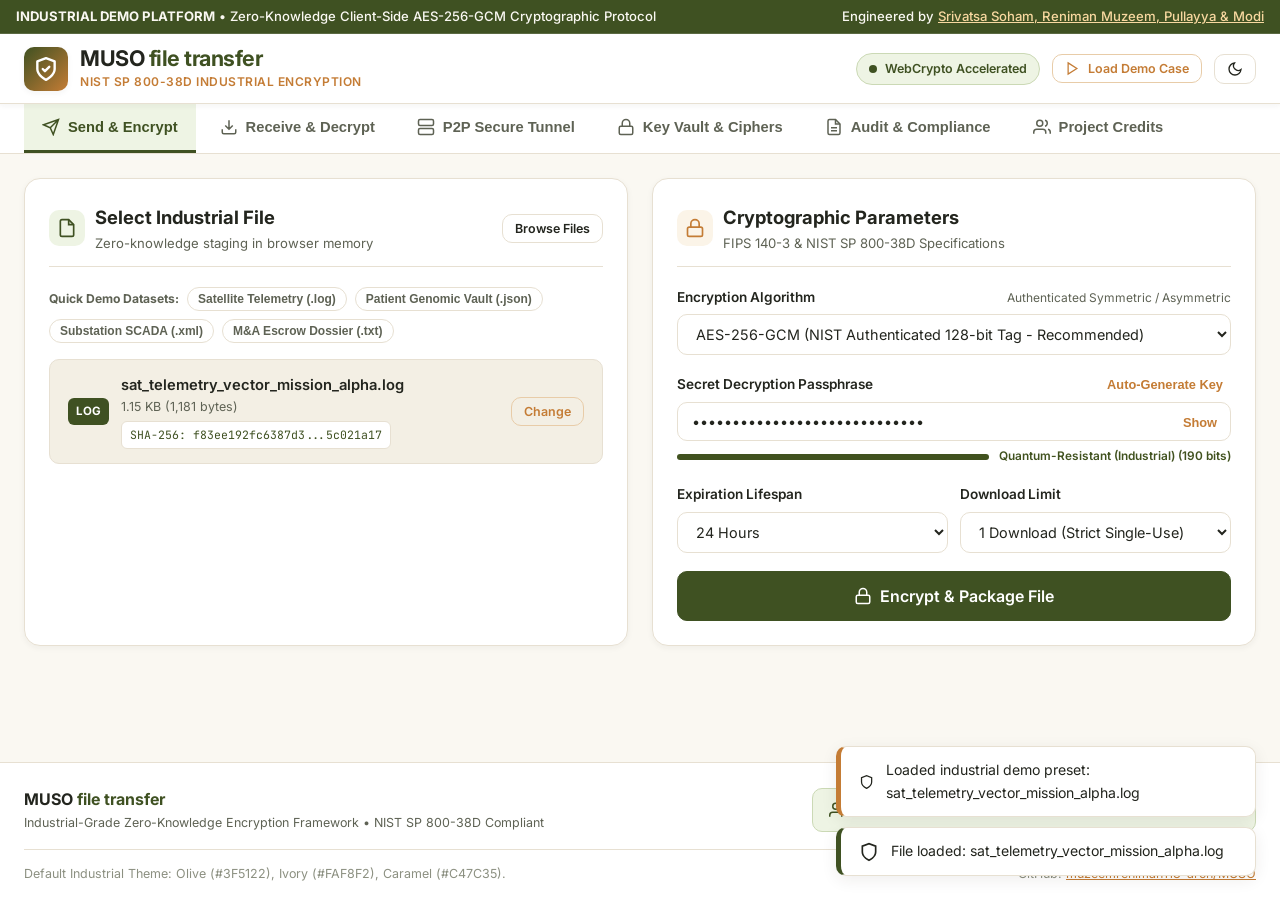
==== index.html @ 5de5555e "Initial release: MUSO file transfer - Industrial Zero-Knowledge Secure File Transfer" ====
<!DOCTYPE html>
<html lang="en" data-theme="light">
<head>
  <meta charset="UTF-8">
  <meta name="viewport" content="width=device-width, initial-scale=1.0">
  <title>MUSO file transfer | Industrial Secure File Transfer</title>
  <meta name="description" content="Industrial-grade Zero-Knowledge Secure File Transfer using WebCrypto AES-256-GCM and RSA-OAEP Encryption. Engineered by Srivatsa Soham, Reniman Muzeem, Pullayya, and Modi.">
  <link rel="stylesheet" href="css/styles.css">
  <link rel="preconnect" href="https://fonts.googleapis.com">
  <link rel="preconnect" href="https://fonts.gstatic.com" crossorigin>
  <link href="https://fonts.googleapis.com/css2?family=Inter:wght@400;500;600;700;800&family=JetBrains+Mono:wght@400;500;600;700&display=swap" rel="stylesheet">
</head>
<body>

  <!-- Top Notice Bar with Credits Highlight -->
  <div class="top-notice-bar">
    <div>
      <strong>INDUSTRIAL DEMO PLATFORM</strong> &bull; Zero-Knowledge Client-Side AES-256-GCM Cryptographic Protocol
    </div>
    <div>
      Engineered by <span id="noticeCreditsLink" class="notice-credits-link">Srivatsa Soham, Reniman Muzeem, Pullayya &amp; Modi</span>
    </div>
  </div>

  <!-- Header Section -->
  <header class="app-header">
    <div class="header-container">
      <div class="brand-wrapper" id="brandLogoHome">
        <div class="brand-logo-icon">
          <svg viewBox="0 0 24 24" fill="none" stroke="currentColor" stroke-width="2.2" stroke-linecap="round" stroke-linejoin="round">
            <path d="M12 22s8-4 8-10V5l-8-3-8 3v7c0 6 8 10 8 10z"/>
            <polyline points="9 12 11 14 15 10"/>
          </svg>
        </div>
        <div class="brand-meta">
          <h1>MUSO <span>file transfer</span></h1>
          <div class="brand-tagline">NIST SP 800-38D Industrial Encryption</div>
        </div>
      </div>

      <div class="header-actions">
        <div class="hardware-badge">
          <span class="pulse-dot"></span>
          <span>WebCrypto Accelerated</span>
        </div>

        <button class="btn btn-sm btn-outline-caramel" id="btnHeaderDemo">
          <svg width="15" height="15" viewBox="0 0 24 24" fill="none" stroke="currentColor" stroke-width="2">
            <polygon points="5 3 19 12 5 21 5 3"/>
          </svg>
          <span>Load Demo Case</span>
        </button>

        <button class="btn btn-sm btn-outline" id="btnThemeToggle" title="Toggle Theme" aria-label="Toggle Theme">
          <svg width="16" height="16" viewBox="0 0 24 24" fill="none" stroke="currentColor" stroke-width="2">
            <path d="M21 12.79A9 9 0 1 1 11.21 3 7 7 0 0 0 21 12.79z"/>
          </svg>
        </button>
      </div>
    </div>
  </header>

  <!-- App Navigation Tabs -->
  <nav class="app-navigation" aria-label="Main Navigation">
    <div class="nav-container">
      <button class="nav-tab-btn active" data-tab="send">
        <svg viewBox="0 0 24 24" fill="none" stroke="currentColor" stroke-width="2">
          <path d="M22 2L11 13M22 2l-7 20-4-9-9-4 20-7z"/>
        </svg>
        <span>Send &amp; Encrypt</span>
      </button>

      <button class="nav-tab-btn" data-tab="receive">
        <svg viewBox="0 0 24 24" fill="none" stroke="currentColor" stroke-width="2">
          <path d="M21 15v4a2 2 0 0 1-2 2H5a2 2 0 0 1-2-2v-4M7 10l5 5 5-5M12 15V3"/>
        </svg>
        <span>Receive &amp; Decrypt</span>
      </button>

      <button class="nav-tab-btn" data-tab="p2p">
        <svg viewBox="0 0 24 24" fill="none" stroke="currentColor" stroke-width="2">
          <rect x="2" y="2" width="20" height="8" rx="2" ry="2"/>
          <rect x="2" y="14" width="20" height="8" rx="2" ry="2"/>
          <line x1="6" y1="6" x2="6.01" y2="6"/>
          <line x1="6" y1="18" x2="6.01" y2="18"/>
        </svg>
        <span>P2P Secure Tunnel</span>
      </button>

      <button class="nav-tab-btn" data-tab="vault">
        <svg viewBox="0 0 24 24" fill="none" stroke="currentColor" stroke-width="2">
          <rect x="3" y="11" width="18" height="11" rx="2" ry="2"/>
          <path d="M7 11V7a5 5 0 0 1 10 0v4"/>
        </svg>
        <span>Key Vault &amp; Ciphers</span>
      </button>

      <button class="nav-tab-btn" data-tab="audit">
        <svg viewBox="0 0 24 24" fill="none" stroke="currentColor" stroke-width="2">
          <path d="M14 2H6a2 2 0 0 0-2 2v16a2 2 0 0 0 2 2h12a2 2 0 0 0 2-2V8z"/>
          <polyline points="14 2 14 8 20 8"/>
          <line x1="16" y1="13" x2="8" y2="13"/>
          <line x1="16" y1="17" x2="8" y2="17"/>
        </svg>
        <span>Audit &amp; Compliance</span>
      </button>

      <button class="nav-tab-btn" data-tab="credits">
        <svg viewBox="0 0 24 24" fill="none" stroke="currentColor" stroke-width="2">
          <path d="M17 21v-2a4 4 0 0 0-4-4H5a4 4 0 0 0-4 4v2"/>
          <circle cx="9" cy="7" r="4"/>
          <path d="M23 21v-2a4 4 0 0 0-3-3.87M16 3.13a4 4 0 0 1 0 7.75"/>
        </svg>
        <span>Project Credits</span>
      </button>
    </div>
  </nav>

  <!-- Main Content Area -->
  <main class="app-main">

    <!-- ====================================================================
         TAB 1: SEND & ENCRYPT ROOM
         ==================================================================== -->
    <section class="tab-pane active" id="tabPane-send">
      <div class="grid-2col">
        
        <!-- Left Column: File Staging -->
        <div class="muso-card">
          <div class="card-header">
            <div class="card-title-group">
              <div class="card-icon">
                <svg width="20" height="20" viewBox="0 0 24 24" fill="none" stroke="currentColor" stroke-width="2">
                  <path d="M14 2H6a2 2 0 0 0-2 2v16a2 2 0 0 0 2 2h12a2 2 0 0 0 2-2V8z"/>
                  <polyline points="14 2 14 8 20 8"/>
                </svg>
              </div>
              <div>
                <h2 class="card-title">Select Industrial File</h2>
                <div class="card-subtitle">Zero-knowledge staging in browser memory</div>
              </div>
            </div>
            <button class="btn btn-sm btn-outline" id="btnBrowseSendFile">Browse Files</button>
          </div>

          <!-- Hidden File Input -->
          <input type="file" id="sendFileInput" style="display: none;">

          <!-- Dropzone -->
          <div class="dropzone" id="sendDropzone">
            <div class="dropzone-icon">
              <svg width="44" height="44" viewBox="0 0 24 24" fill="none" stroke="currentColor" stroke-width="1.8">
                <path d="M21 15v4a2 2 0 0 1-2 2H5a2 2 0 0 1-2-2v-4M17 8l-5-5-5 5M12 3v12"/>
              </svg>
            </div>
            <div class="dropzone-text">Drag &amp; Drop confidential files here</div>
            <div class="dropzone-sub">Supports any file format (PDF, CAD, Logs, JSON, Binaries) up to 2GB</div>
          </div>

          <!-- Quick Industrial Presets -->
          <div class="preset-chips-wrap">
            <span style="font-size: 0.76rem; font-weight: 700; color: var(--text-muted);">Quick Demo Datasets:</span>
            <button class="preset-chip" data-preset="aerospace">Satellite Telemetry (.log)</button>
            <button class="preset-chip" data-preset="healthcare">Patient Genomic Vault (.json)</button>
            <button class="preset-chip" data-preset="energy">Substation SCADA (.xml)</button>
            <button class="preset-chip" data-preset="finance">M&amp;A Escrow Dossier (.txt)</button>
          </div>

          <!-- File Inspector Card (Appears when file selected) -->
          <div class="file-inspection-card" id="sendFileInspector" style="display: none;">
            <div class="file-spec-meta">
              <span class="file-type-badge" id="sendFileTypeBadge">LOG</span>
              <div>
                <div class="file-name-text" id="sendFileName">filename.ext</div>
                <div class="file-size-text" id="sendFileSize">0.00 KB</div>
                <div style="margin-top: 4px;">
                  <span class="hash-pill" id="sendFilePreHash">SHA-256: computing...</span>
                </div>
              </div>
            </div>
            <button class="btn btn-sm btn-outline-caramel" id="btnClearSendFile">Change</button>
          </div>
        </div>

        <!-- Right Column: Cryptographic Parameters & Packaging -->
        <div class="muso-card">
          <div class="card-header">
            <div class="card-title-group">
              <div class="card-icon caramel">
                <svg width="20" height="20" viewBox="0 0 24 24" fill="none" stroke="currentColor" stroke-width="2">
                  <rect x="3" y="11" width="18" height="11" rx="2" ry="2"/>
                  <path d="M7 11V7a5 5 0 0 1 10 0v4"/>
                </svg>
              </div>
              <div>
                <h2 class="card-title">Cryptographic Parameters</h2>
                <div class="card-subtitle">FIPS 140-3 &amp; NIST SP 800-38D Specifications</div>
              </div>
            </div>
          </div>

          <div class="form-group">
            <label class="form-label" for="cipherSelect">
              <span>Encryption Algorithm</span>
              <span class="form-hint">Authenticated Symmetric / Asymmetric</span>
            </label>
            <select class="form-select" id="cipherSelect">
              <option value="AES-256-GCM" selected>AES-256-GCM (NIST Authenticated 128-bit Tag - Recommended)</option>
              <option value="RSA-OAEP">RSA-OAEP 2048-bit Hybrid + AES-GCM (Public Key Transfer)</option>
            </select>
          </div>

          <div class="form-group" id="rsaKeyGroup" style="display: none;">
            <label class="form-label" for="rsaRecipientPublicKey">
              <span>Recipient RSA Public Key (PEM format)</span>
            </label>
            <textarea class="form-textarea" id="rsaRecipientPublicKey" rows="4" placeholder="-----BEGIN PUBLIC KEY-----&#10;...&#10;-----END PUBLIC KEY-----"></textarea>
          </div>

          <div class="form-group" id="passphraseGroup">
            <label class="form-label" for="sendPassphraseInput">
              <span>Secret Decryption Passphrase</span>
              <button class="input-action-btn" type="button" id="btnGenerateSendKey" style="position: static; transform: none;">Auto-Generate Key</button>
            </label>
            <div class="input-with-action">
              <input type="password" class="form-input" id="sendPassphraseInput" placeholder="Enter or generate secret key...">
              <button type="button" class="input-action-btn" id="btnToggleSendKeyVisibility">Show</button>
            </div>
            <!-- Entropy Indicator -->
            <div class="entropy-bar-wrapper">
              <div class="entropy-track">
                <div class="entropy-fill" id="entropyFill"></div>
              </div>
              <div class="entropy-label" id="entropyLabel">Waiting for key...</div>
            </div>
          </div>

          <div class="grid-2col" style="gap: 12px; margin-bottom: 18px;">
            <div class="form-group" style="margin-bottom: 0;">
              <label class="form-label" for="expirationSelect">Expiration Lifespan</label>
              <select class="form-select" id="expirationSelect">
                <option value="10m">10 Minutes</option>
                <option value="1h">1 Hour</option>
                <option value="24h" selected>24 Hours</option>
                <option value="7d">7 Days</option>
                <option value="burn">Self-Destruct (Burn After 1 Read)</option>
              </select>
            </div>

            <div class="form-group" style="margin-bottom: 0;">
              <label class="form-label" for="maxDownloadsSelect">Download Limit</label>
              <select class="form-select" id="maxDownloadsSelect">
                <option value="1" selected>1 Download (Strict Single-Use)</option>
                <option value="3">3 Downloads</option>
                <option value="10">10 Downloads</option>
                <option value="999">Unlimited Downloads</option>
              </select>
            </div>
          </div>

          <!-- Encrypt Trigger Button -->
          <button class="btn btn-lg btn-olive" id="btnEncryptPayload" style="width: 100%;">
            <svg width="18" height="18" viewBox="0 0 24 24" fill="none" stroke="currentColor" stroke-width="2">
              <rect x="3" y="11" width="18" height="11" rx="2" ry="2"/>
              <path d="M7 11V7a5 5 0 0 1 10 0v4"/>
            </svg>
            <span>Encrypt &amp; Package File</span>
          </button>

          <!-- Progress Bar during encryption -->
          <div id="encryptProgressWrapper" style="display: none; margin-top: 14px;">
            <div class="entropy-track" style="height: 8px;">
              <div class="entropy-fill" id="encryptProgressBar" style="width: 0%; background: var(--olive-primary);"></div>
            </div>
            <div style="font-size: 0.78rem; color: var(--text-muted); text-align: center; margin-top: 4px;">Executing WebCrypto AES-GCM Subsystem...</div>
          </div>

        </div>

      </div>

      <!-- Post Encryption Result Box (Appears when encryption succeeds) -->
      <div class="result-box" id="sendResultBox" style="display: none;">
        <div class="result-header">
          <svg width="24" height="24" viewBox="0 0 24 24" fill="none" stroke="currentColor" stroke-width="2">
            <path d="M22 11.08V12a10 10 0 1 1-5.93-9.14"/>
            <polyline points="22 4 12 14.01 9 11.01"/>
          </svg>
          <span style="font-size: 1.15rem;">File Successfully Encrypted &amp; Packaged into .MUSO Container</span>
        </div>

        <div class="telemetry-row">
          <div class="telemetry-stat">
            <div class="stat-label">Payload Size</div>
            <div class="stat-value" id="statEncSize">0 KB</div>
          </div>
          <div class="telemetry-stat">
            <div class="stat-label">Encryption Latency</div>
            <div class="stat-value" id="statEncDuration">0 ms</div>
          </div>
          <div class="telemetry-stat">
            <div class="stat-label">Hardware Throughput</div>
            <div class="stat-value" id="statEncSpeed">0 Mbps</div>
          </div>
          <div class="telemetry-stat">
            <div class="stat-label">Pre-Hash SHA-256</div>
            <div class="stat-value" id="statEncHash" style="font-size: 0.85rem;">...</div>
          </div>
        </div>

        <div style="display: flex; flex-wrap: wrap; gap: 10px; margin-top: 14px;">
          <button class="btn btn-olive" id="btnDownloadMusoContainer">
            <svg width="16" height="16" viewBox="0 0 24 24" fill="none" stroke="currentColor" stroke-width="2">
              <path d="M21 15v4a2 2 0 0 1-2 2H5a2 2 0 0 1-2-2v-4M7 10l5 5 5-5M12 15V3"/>
            </svg>
            <span>Download .muso Container</span>
          </button>

          <button class="btn btn-caramel" id="btnCopySendKey">
            <svg width="16" height="16" viewBox="0 0 24 24" fill="none" stroke="currentColor" stroke-width="2">
              <rect x="9" y="9" width="13" height="13" rx="2" ry="2"/>
              <path d="M5 15H4a2 2 0 0 1-2-2V4a2 2 0 0 1 2-2h9a2 2 0 0 1 2 2v1"/>
            </svg>
            <span>Copy Passphrase</span>
          </button>

          <button class="btn btn-outline-olive" id="btnCopyTransferLink">
            <svg width="16" height="16" viewBox="0 0 24 24" fill="none" stroke="currentColor" stroke-width="2">
              <path d="M10 13a5 5 0 0 0 7.54.54l3-3a5 5 0 0 0-7.07-7.07l-1.72 1.71"/>
              <path d="M14 11a5 5 0 0 0-7.54-.54l-3 3a5 5 0 0 0 7.07 7.07l1.71-1.71"/>
            </svg>
            <span>Copy Transfer Link</span>
          </button>

          <button class="btn btn-outline" id="btnViewSendQr">
            <svg width="16" height="16" viewBox="0 0 24 24" fill="none" stroke="currentColor" stroke-width="2">
              <rect x="3" y="3" width="7" height="7"/>
              <rect x="14" y="3" width="7" height="7"/>
              <rect x="14" y="14" width="7" height="7"/>
              <rect x="3" y="14" width="7" height="7"/>
            </svg>
            <span>View Transfer QR</span>
          </button>

          <button class="btn btn-outline-caramel" id="btnSendToP2p">
            <svg width="16" height="16" viewBox="0 0 24 24" fill="none" stroke="currentColor" stroke-width="2">
              <polygon points="5 3 19 12 5 21 5 3"/>
            </svg>
            <span>Dispatch to P2P Tunnel</span>
          </button>

          <button class="btn btn-outline" id="btnResetSend" style="margin-left: auto;">
            <span>New Transfer</span>
          </button>
        </div>
      </div>
    </section>

    <!-- ====================================================================
         TAB 2: RECEIVE & DECRYPT ROOM
         ==================================================================== -->
    <section class="tab-pane" id="tabPane-receive">
      <div class="grid-2col">
        
        <!-- Left: Upload or Paste Container -->
        <div class="muso-card">
          <div class="card-header">
            <div class="card-title-group">
              <div class="card-icon">
                <svg width="20" height="20" viewBox="0 0 24 24" fill="none" stroke="currentColor" stroke-width="2">
                  <path d="M21 15v4a2 2 0 0 1-2 2H5a2 2 0 0 1-2-2v-4M7 10l5 5 5-5M12 15V3"/>
                </svg>
              </div>
              <div>
                <h2 class="card-title">Load Encrypted .MUSO Container</h2>
                <div class="card-subtitle">Zero-knowledge in-browser ingestion</div>
              </div>
            </div>
            <button class="btn btn-sm btn-outline" id="btnBrowseReceiveFile">Open .muso File</button>
          </div>

          <input type="file" id="receiveFileInput" accept=".muso,.json,.txt" style="display: none;">

          <div class="dropzone" id="receiveDropzone" style="padding: 24px;">
            <div class="dropzone-icon">
              <svg width="36" height="36" viewBox="0 0 24 24" fill="none" stroke="currentColor" stroke-width="1.8">
                <path d="M14 2H6a2 2 0 0 0-2 2v16a2 2 0 0 0 2 2h12a2 2 0 0 0 2-2V8z"/>
                <polyline points="14 2 14 8 20 8"/>
                <line x1="12" y1="18" x2="12" y2="12"/>
                <line x1="9" y1="15" x2="15" y2="15"/>
              </svg>
            </div>
            <div class="dropzone-text">Drop .muso container file here</div>
            <div class="dropzone-sub">Or paste raw container JSON payload below</div>
          </div>

          <div class="form-group" style="margin-top: 14px;">
            <div class="form-label">
              <span>Container JSON / Cipher Payload</span>
              <button class="input-action-btn" type="button" id="btnPasteClipboard" style="position: static; transform: none;">Paste from Clipboard</button>
            </div>
            <textarea class="form-textarea" id="receivePayloadText" rows="6" placeholder="Paste full .muso JSON payload or drop container file here..."></textarea>
          </div>
        </div>

        <!-- Right: Decryption Key & Security Verification -->
        <div class="muso-card">
          <div class="card-header">
            <div class="card-title-group">
              <div class="card-icon caramel">
                <svg width="20" height="20" viewBox="0 0 24 24" fill="none" stroke="currentColor" stroke-width="2">
                  <rect x="3" y="11" width="18" height="11" rx="2" ry="2"/>
                  <path d="M7 11V7a5 5 0 0 1 9.9-1"/>
                </svg>
              </div>
              <div>
                <h2 class="card-title">Decrypt &amp; Verify Integrity</h2>
                <div class="card-subtitle">Zero-Knowledge cryptographic authentication</div>
              </div>
            </div>
          </div>

          <!-- Metadata card (Appears when container is parsed) -->
          <div class="muso-card" id="containerMetaCard" style="display: none; background: var(--bg-subtle); border-color: var(--olive-border); padding: 14px; margin-bottom: 16px;">
            <div style="display: flex; justify-content: space-between; align-items: center; margin-bottom: 8px;">
              <span class="file-type-badge" id="containerCipherBadge">AES-256-GCM</span>
              <span id="containerExpBadge" style="font-size: 0.75rem; font-weight: 700; color: var(--caramel-primary);">Standard Transfer</span>
            </div>
            <div style="font-size: 0.95rem; font-weight: 700; color: var(--text-main);" id="containerFileName">payload.bin</div>
            <div style="font-size: 0.78rem; color: var(--text-muted); margin-top: 2px;">
              Original Size: <strong id="containerFileSize">0 KB</strong> &bull; Packaged: <span id="containerTimestamp">...</span>
            </div>
          </div>

          <div class="form-group">
            <label class="form-label" for="receivePassphraseInput">
              <span>Decryption Passphrase / Secret Key</span>
              <span class="form-hint">Required to derive AES key via PBKDF2</span>
            </label>
            <div class="input-with-action">
              <input type="password" class="form-input" id="receivePassphraseInput" placeholder="Enter transfer passphrase...">
              <button type="button" class="input-action-btn" id="btnToggleReceiveKeyVisibility">Show</button>
            </div>
          </div>

          <button class="btn btn-lg btn-olive" id="btnDecryptPayload" style="width: 100%;">
            <svg width="18" height="18" viewBox="0 0 24 24" fill="none" stroke="currentColor" stroke-width="2">
              <rect x="3" y="11" width="18" height="11" rx="2" ry="2"/>
              <path d="M7 11V7a5 5 0 0 1 9.9-1"/>
            </svg>
            <span>Decrypt &amp; Authenticate File</span>
          </button>

          <!-- Decryption Result & Integrity Match -->
          <div class="result-box" id="receiveResultBox" style="display: none;">
            <div class="integrity-banner valid">
              <svg width="22" height="22" viewBox="0 0 24 24" fill="none" stroke="currentColor" stroke-width="2.5">
                <polyline points="20 6 9 17 4 12"/>
              </svg>
              <div>
                <strong>CRYPTOGRAPHIC INTEGRITY VERIFIED (100% GENUINE)</strong>
                <div style="font-size: 0.78rem;">Decrypted file SHA-256 perfectly matches original pre-hash digest. Zero tampering detected.</div>
              </div>
            </div>

            <div style="font-size: 0.78rem; font-family: var(--font-mono); margin-bottom: 12px; word-break: break-all;">
              <div><strong>Pre-Hash:</strong> <span id="integrityHashPre" style="color: var(--olive-primary);"></span></div>
              <div><strong>Post-Hash:</strong> <span id="integrityHashPost" style="color: var(--olive-primary);"></span></div>
            </div>

            <div style="display: flex; gap: 10px; flex-wrap: wrap;">
              <button class="btn btn-olive" id="btnDownloadDecryptedFile">
                <svg width="16" height="16" viewBox="0 0 24 24" fill="none" stroke="currentColor" stroke-width="2">
                  <path d="M21 15v4a2 2 0 0 1-2 2H5a2 2 0 0 1-2-2v-4M7 10l5 5 5-5M12 15V3"/>
                </svg>
                <span>Save Original File (<span id="statDecFileName">file</span>)</span>
              </button>

              <button class="btn btn-caramel" id="btnPreviewDecryptedFile">
                <svg width="16" height="16" viewBox="0 0 24 24" fill="none" stroke="currentColor" stroke-width="2">
                  <path d="M1 12s4-8 11-8 11 8 11 8-4 8-11 8-11-8-11-8z"/>
                  <circle cx="12" cy="12" r="3"/>
                </svg>
                <span>Secure In-Browser Preview</span>
              </button>

              <button class="btn btn-outline" id="btnWipeDecryptedFile" style="margin-left: auto;">
                <span>Wipe from RAM</span>
              </button>
            </div>
          </div>
        </div>

      </div>
    </section>

    <!-- ====================================================================
         TAB 3: P2P SECURE TUNNEL VISUALIZER
         ==================================================================== -->
    <section class="tab-pane" id="tabPane-p2p">
      <div class="muso-card" style="margin-bottom: 24px;">
        <div class="card-header">
          <div class="card-title-group">
            <div class="card-icon">
              <svg width="20" height="20" viewBox="0 0 24 24" fill="none" stroke="currentColor" stroke-width="2">
                <rect x="2" y="2" width="20" height="8" rx="2" ry="2"/>
                <rect x="2" y="14" width="20" height="8" rx="2" ry="2"/>
                <line x1="6" y1="6" x2="6.01" y2="6"/>
                <line x1="6" y1="18" x2="6.01" y2="18"/>
              </svg>
            </div>
            <div>
              <h2 class="card-title">Live Peer-to-Peer Encrypted Data Channel</h2>
              <div class="card-subtitle">Zero-relay broadcast channel with Ephemeral ECDH &amp; AES-GCM tag verification</div>
            </div>
          </div>
          <div style="display: flex; gap: 8px;">
            <button class="btn btn-sm btn-olive" id="btnP2pTransmit">Transmit Sample Packet</button>
            <button class="btn btn-sm btn-outline-caramel" id="btnP2pSimulateTamper">Simulate Tamper Attack (MITM)</button>
            <button class="btn btn-sm btn-outline" id="btnP2pClearLogs">Clear</button>
          </div>
        </div>

        <div class="p2p-terminal-wrap">
          <!-- Client A Terminal -->
          <div class="tunnel-node-card">
            <div class="tunnel-node-header">
              <strong>Node Alpha (Sender)</strong>
              <span class="status-badge success">READY</span>
            </div>
            <div class="terminal-stream" id="p2pTerminalSender">
              <div style="color: #8BC34A;">[P2P CHANNEL ONLINE - BROADCAST READY]</div>
              <div>[CRYPTO] WebCrypto AES-GCM Hardware Core Bound</div>
              <div>[ECDH] Ephemeral Elliptic Curve Key Negotiator Standby</div>
            </div>
          </div>

          <!-- Connecting Node Beam -->
          <div class="tunnel-connector">
            <div style="font-size: 0.75rem; font-weight: 700; color: var(--caramel-primary);">256-BIT TUNNEL</div>
            <div class="tunnel-beam"></div>
            <div style="font-size: 0.72rem; color: var(--text-muted); font-family: var(--font-mono);">ZERO RELAY</div>
          </div>

          <!-- Client B Terminal -->
          <div class="tunnel-node-card">
            <div class="tunnel-node-header">
              <strong>Node Beta (Receiver)</strong>
              <span class="status-badge success">LISTENING</span>
            </div>
            <div class="terminal-stream" id="p2pTerminalReceiver">
              <div style="color: #8BC34A;">[P2P RECEIVER READY - STANDBY FOR INCOMING CHUNKS]</div>
              <div>[SEC] Zero-Knowledge Container Parser Active</div>
              <div>[TAG] GCM 128-bit Tag Verifier Armed</div>
            </div>
          </div>
        </div>

        <div class="file-inspection-card" style="margin-top: 0;">
          <div style="font-size: 0.82rem; color: var(--text-muted);">
            <strong>Demo Tip:</strong> Open MUSO file transfer in a second browser window or tab! The BroadcastChannel will automatically sync encrypted transfers in real-time across both sessions without contacting any external cloud server.
          </div>
        </div>
      </div>
    </section>

    <!-- ====================================================================
         TAB 4: KEY VAULT & CIPHERS STUDIO
         ==================================================================== -->
    <section class="tab-pane" id="tabPane-vault">
      <div class="grid-2col">
        
        <!-- RSA Keypair Generator -->
        <div class="muso-card">
          <div class="card-header">
            <div class="card-title-group">
              <div class="card-icon">
                <svg width="20" height="20" viewBox="0 0 24 24" fill="none" stroke="currentColor" stroke-width="2">
                  <path d="M21 2l-2 2m-7.61 7.61a5.5 5.5 0 1 1-7.778 7.778 5.5 5.5 0 0 1 7.777-7.777zm0 0L15.5 7.5m0 0l3 3L22 7l-3-3m-3.5 3.5L19 4"/>
                </svg>
              </div>
              <div>
                <h2 class="card-title">RSA Keypair Generator</h2>
                <div class="card-subtitle">Asymmetric SPKI / PKCS8 PEM Export</div>
              </div>
            </div>
          </div>

          <div class="form-group">
            <label class="form-label" for="rsaKeySizeSelect">Modulus Bit Length</label>
            <select class="form-select" id="rsaKeySizeSelect">
              <option value="2048" selected>2048-bit (Industrial Standard)</option>
              <option value="4096">4096-bit (Quantum-Resistant Ultra Security)</option>
            </select>
          </div>

          <button class="btn btn-olive" id="btnGenerateRsa" style="width: 100%; margin-bottom: 16px;">Generate RSA Keypair</button>

          <div>
            <div style="display: flex; justify-content: space-between; align-items: center; margin-bottom: 6px;">
              <span style="font-size: 0.78rem; font-weight: 700;">Public Key (SPKI PEM)</span>
              <div>
                <button class="btn btn-sm btn-outline-olive" id="btnCopyRsaPub">Copy</button>
                <button class="btn btn-sm btn-outline" id="btnDownloadRsaPub">.pem</button>
              </div>
            </div>
            <pre class="key-code-block" id="rsaPublicKeyDisplay" style="height: 110px;">Click 'Generate RSA Keypair' to produce 2048/4096-bit keys...</pre>
          </div>

          <div>
            <div style="display: flex; justify-content: space-between; align-items: center; margin-bottom: 6px;">
              <span style="font-size: 0.78rem; font-weight: 700;">Private Key (PKCS8 PEM)</span>
              <div>
                <button class="btn btn-sm btn-outline-caramel" id="btnCopyRsaPriv">Copy</button>
                <button class="btn btn-sm btn-outline" id="btnDownloadRsaPriv">.pem</button>
              </div>
            </div>
            <pre class="key-code-block" id="rsaPrivateKeyDisplay" style="height: 110px;">Private key will be displayed here...</pre>
          </div>
        </div>

        <!-- Symmetric Studio & Hash Calculator -->
        <div class="muso-card">
          <div class="card-header">
            <div class="card-title-group">
              <div class="card-icon caramel">
                <svg width="20" height="20" viewBox="0 0 24 24" fill="none" stroke="currentColor" stroke-width="2">
                  <polyline points="4 17 10 11 4 5"/>
                  <line x1="12" y1="19" x2="20" y2="19"/>
                </svg>
              </div>
              <div>
                <h2 class="card-title">Symmetric Key Generator</h2>
                <div class="card-subtitle">256-bit CSPRNG High-Entropy Raw Keys</div>
              </div>
            </div>
          </div>

          <div style="display: flex; gap: 8px; margin-bottom: 12px;">
            <button class="btn btn-sm btn-olive" id="btnGenerateHexKey">Generate 256-bit Hex</button>
            <button class="btn btn-sm btn-caramel" id="btnGenerateB64Key">Generate Base64 Key</button>
            <button class="btn btn-sm btn-outline" id="btnCopySymKey">Copy</button>
          </div>
          <input type="text" class="form-input" id="symmetricKeyDisplay" placeholder="Generated symmetric key will appear here..." readonly style="font-family: var(--font-mono); margin-bottom: 24px;">

          <!-- Checksum Calculator -->
          <div class="card-header" style="margin-top: 10px;">
            <div class="card-title-group">
              <div>
                <h2 class="card-title">Cryptographic Hash &amp; Checksum</h2>
                <div class="card-subtitle">SubtleCrypto SHA-256, SHA-512, SHA-1, MD5</div>
              </div>
            </div>
          </div>

          <input type="file" id="hashFileInput" style="display: none;">
          <div class="dropzone" id="hashDropzone" style="padding: 16px; margin-bottom: 12px;">
            <div class="dropzone-text" style="font-size: 0.85rem;">Click or drop file to compute multi-hash checksums</div>
          </div>

          <div class="form-group">
            <input type="text" class="form-input" id="hashTextInput" placeholder="Or enter plain text to calculate instant hash..." style="font-size: 0.85rem;">
          </div>

          <div style="font-size: 0.78rem; font-family: var(--font-mono); display: flex; flex-direction: column; gap: 8px;">
            <div>
              <strong>SHA-256:</strong>
              <div style="display: flex; gap: 6px; align-items: center; margin-top: 2px;">
                <span class="hash-pill" id="hashDisplaySha256" style="flex: 1;">e3b0c44298fc1c149afbf4c8996fb92427ae41e4649b934ca495991b7852b855</span>
                <button class="btn btn-sm btn-outline btn-copy-hash" data-target="hashDisplaySha256">Copy</button>
              </div>
            </div>

            <div>
              <strong>SHA-512:</strong>
              <div style="display: flex; gap: 6px; align-items: center; margin-top: 2px;">
                <span class="hash-pill" id="hashDisplaySha512" style="flex: 1;">cf83e1357eefb8bdf1542850d66d8007d620e4050b5715dc83f4a921d36ce9ce...</span>
                <button class="btn btn-sm btn-outline btn-copy-hash" data-target="hashDisplaySha512">Copy</button>
              </div>
            </div>

            <div>
              <strong>SHA-1:</strong>
              <div style="display: flex; gap: 6px; align-items: center; margin-top: 2px;">
                <span class="hash-pill" id="hashDisplaySha1" style="flex: 1;">da39a3ee5e6b4b0d3255bfef95601890afd80709</span>
                <button class="btn btn-sm btn-outline btn-copy-hash" data-target="hashDisplaySha1">Copy</button>
              </div>
            </div>

            <div>
              <strong>Checksum (MD5 FNV):</strong>
              <div style="display: flex; gap: 6px; align-items: center; margin-top: 2px;">
                <span class="hash-pill" id="hashDisplayMd5" style="flex: 1;">811c9dc5</span>
                <button class="btn btn-sm btn-outline btn-copy-hash" data-target="hashDisplayMd5">Copy</button>
              </div>
            </div>
          </div>

          <div class="form-group" style="margin-top: 14px;">
            <label class="form-label" for="hashCompareInput">
              <span>Compare Target Hash</span>
              <span id="hashMatchBadge" class="status-badge success" style="display: none;">MATCH</span>
            </label>
            <input type="text" class="form-input" id="hashCompareInput" placeholder="Paste expected SHA-256 to verify..." style="font-family: var(--font-mono); font-size: 0.8rem;">
          </div>
        </div>

      </div>

      <!-- Secure File Shredder Simulation -->
      <div class="muso-card" style="margin-top: 24px;">
        <div class="card-header">
          <div class="card-title-group">
            <div class="card-icon">
              <svg width="20" height="20" viewBox="0 0 24 24" fill="none" stroke="currentColor" stroke-width="2">
                <polyline points="3 6 5 6 21 6"/>
                <path d="M19 6v14a2 2 0 0 1-2 2H7a2 2 0 0 1-2-2V6m3 0V4a2 2 0 0 1 2-2h4a2 2 0 0 1 2 2v2"/>
              </svg>
            </div>
            <div>
              <h2 class="card-title">DoD 5220.22-M Multi-Pass Cryptographic Shredder</h2>
              <div class="card-subtitle">Zero-fill memory sanitizer for discarded confidential documents</div>
            </div>
          </div>
          <button class="btn btn-caramel" id="btnExecuteShred">Execute 3-Pass Sanitization</button>
        </div>

        <div id="shredProgressWrapper" style="display: none;">
          <div class="entropy-track" style="height: 10px; margin-bottom: 8px;">
            <div class="entropy-fill" id="shredProgressBar" style="width: 0%; background: var(--caramel-primary);"></div>
          </div>
          <div id="shredStatusText" style="font-size: 0.82rem; font-family: var(--font-mono); color: var(--text-main);">
            Sanitization in progress...
          </div>
        </div>
      </div>
    </section>

    <!-- ====================================================================
         TAB 5: AUDIT & COMPLIANCE LOG
         ==================================================================== -->
    <section class="tab-pane" id="tabPane-audit">
      <div class="muso-card">
        <div class="card-header">
          <div class="card-title-group">
            <div class="card-icon">
              <svg width="20" height="20" viewBox="0 0 24 24" fill="none" stroke="currentColor" stroke-width="2">
                <path d="M14 2H6a2 2 0 0 0-2 2v16a2 2 0 0 0 2 2h12a2 2 0 0 0 2-2V8z"/>
                <polyline points="14 2 14 8 20 8"/>
                <line x1="16" y1="13" x2="8" y2="13"/>
                <line x1="16" y1="17" x2="8" y2="17"/>
              </svg>
            </div>
            <div>
              <h2 class="card-title">Real-Time Cryptographic Audit Trails</h2>
              <div class="card-subtitle">Immutable client-side telemetry compliant with NIST SP 800-53 &amp; GDPR Art 32</div>
            </div>
          </div>
          <div style="display: flex; gap: 8px; align-items: center;">
            <select class="form-select" id="auditFilterSelect" style="width: auto; padding: 6px 10px; font-size: 0.82rem;">
              <option value="ALL">All Categories</option>
              <option value="ENCRYPTION">Encryption Events</option>
              <option value="DECRYPTION">Decryption Events</option>
              <option value="KEYGEN">Key Generation</option>
              <option value="TAMPER">Tamper Alerts</option>
              <option value="SHRED">Shredding Events</option>
            </select>
            <button class="btn btn-sm btn-olive" id="btnExportAuditJson">Export JSON</button>
            <button class="btn btn-sm btn-outline-caramel" id="btnExportAuditCsv">Export CSV</button>
            <button class="btn btn-sm btn-outline" id="btnPurgeAuditLogs">Purge</button>
          </div>
        </div>

        <div class="audit-table-wrap">
          <table class="audit-table">
            <thead>
              <tr>
                <th>Event ID / Timestamp</th>
                <th>Category</th>
                <th>Action Performed</th>
                <th>Algorithm</th>
                <th>Status</th>
                <th>Hash Digest</th>
              </tr>
            </thead>
            <tbody id="auditTableBody">
              <!-- Dynamically populated by audit-logger.js -->
            </tbody>
          </table>
        </div>

        <!-- Compliance Badges -->
        <div class="standards-grid">
          <div class="standard-card">
            <svg width="24" height="24" viewBox="0 0 24 24" fill="none" stroke="currentColor" stroke-width="2">
              <path d="M12 22s8-4 8-10V5l-8-3-8 3v7c0 6 8 10 8 10z"/>
            </svg>
            <div>
              <strong>NIST SP 800-38D</strong>
              <div style="font-size: 0.78rem; color: var(--text-muted);">AES-256 Galois/Counter Mode with 128-bit authentication tag verification.</div>
            </div>
          </div>

          <div class="standard-card">
            <svg width="24" height="24" viewBox="0 0 24 24" fill="none" stroke="currentColor" stroke-width="2">
              <path d="M12 22s8-4 8-10V5l-8-3-8 3v7c0 6 8 10 8 10z"/>
            </svg>
            <div>
              <strong>FIPS 140-3 Architecture</strong>
              <div style="font-size: 0.78rem; color: var(--text-muted);">Decentralized zero-knowledge key escrow. Plaintext never traverses network boundaries.</div>
            </div>
          </div>

          <div class="standard-card">
            <svg width="24" height="24" viewBox="0 0 24 24" fill="none" stroke="currentColor" stroke-width="2">
              <path d="M12 22s8-4 8-10V5l-8-3-8 3v7c0 6 8 10 8 10z"/>
            </svg>
            <div>
              <strong>GDPR Article 32 &amp; HIPAA</strong>
              <div style="font-size: 0.78rem; color: var(--text-muted);">Cryptographic pseudonymization and self-destruct single-use access controls.</div>
            </div>
          </div>
        </div>
      </div>
    </section>

    <!-- ====================================================================
         TAB 6: PROJECT CREDITS & ENGINEERING ARCHITECTURE
         ==================================================================== -->
    <section class="tab-pane" id="tabPane-credits">
      <div class="credits-hero-card">
        <h2 class="credits-title">MUSO file transfer</h2>
        <div class="credits-subtitle">
          An industrial-grade, client-side zero-knowledge encrypted file transfer framework engineered to provide military-grade data protection, cryptographic integrity verification, and tamper detection.
        </div>
        <div style="display: flex; justify-content: center; gap: 12px; flex-wrap: wrap;">
          <button class="btn btn-olive" id="btnDownloadWhitepaper">
            <svg width="16" height="16" viewBox="0 0 24 24" fill="none" stroke="currentColor" stroke-width="2">
              <path d="M21 15v4a2 2 0 0 1-2 2H5a2 2 0 0 1-2-2v-4M7 10l5 5 5-5M12 15V3"/>
            </svg>
            <span>Download Architecture Whitepaper</span>
          </button>
          <a class="btn btn-caramel" href="https://github.com/muzeemreniman113-arch/MUSO.git" target="_blank" rel="noopener noreferrer">
            <svg width="16" height="16" viewBox="0 0 24 24" fill="none" stroke="currentColor" stroke-width="2">
              <path d="M9 19c-5 1.5-5-2.5-7-3m14 6v-3.87a3.37 3.37 0 0 0-.94-2.61c3.14-.35 6.44-1.54 6.44-7A5.44 5.44 0 0 0 20 4.77 5.07 5.07 0 0 0 19.91 1S18.73.65 16 2.48a13.38 13.38 0 0 0-7 0C6.27.65 5.09 1 5.09 1A5.07 5.07 0 0 0 5 4.77a5.44 5.44 0 0 0-1.5 3.78c0 5.42 3.3 6.61 6.44 7A3.37 3.37 0 0 0 9 18.13V22"/>
            </svg>
            <span>View Source on GitHub</span>
          </a>
        </div>
      </div>

      <!-- Core Authors Grid -->
      <h3 style="font-size: 1.3rem; font-weight: 700; color: var(--text-main); margin-bottom: 16px; text-align: center;">
        Core Engineering &amp; Architectural Contributors
      </h3>

      <div class="team-grid">
        <!-- Author 1: Srivatsa Soham -->
        <div class="team-member-card">
          <div class="member-avatar">SS</div>
          <h4 class="member-name">Srivatsa Soham</h4>
          <div class="member-role">Lead Cryptographic Engineer &amp; Protocol Architect</div>
          <p class="member-bio">
            Designed the AES-256-GCM authenticated cipher core, PBKDF2 key derivation schedules, and asymmetric RSA-OAEP envelope algorithms.
          </p>
        </div>

        <!-- Author 2: Reniman Muzeem -->
        <div class="team-member-card">
          <div class="member-avatar">RM</div>
          <h4 class="member-name">Reniman Muzeem</h4>
          <div class="member-role">Full Stack Systems &amp; Security Infrastructure Engineer</div>
          <p class="member-bio">
            Engineered the zero-knowledge transfer orchestration, package serialization into .muso containers, repository deployment, and secure memory pipelines.
          </p>
        </div>

        <!-- Author 3: Pullayya -->
        <div class="team-member-card">
          <div class="member-avatar">P</div>
          <h4 class="member-name">Pullayya</h4>
          <div class="member-role">Zero-Knowledge UI/UX &amp; Client-Side Runtime Engineer</div>
          <p class="member-bio">
            Crafted the industrial Olive, Ivory, and Caramel design system, drag-and-drop file ingestion engines, and responsive user-friendly interaction telemetry.
          </p>
        </div>

        <!-- Author 4: Modi -->
        <div class="team-member-card">
          <div class="member-avatar">M</div>
          <h4 class="member-name">Modi</h4>
          <div class="member-role">Security Auditing, Compliance &amp; Penetration Testing Specialist</div>
          <p class="member-bio">
            Spearheaded FIPS 140-3 and NIST SP 800-38D regulatory auditing, man-in-the-middle tamper simulation benchmarks, and DoD 5220.22-M zero-fill shredder protocols.
          </p>
        </div>
      </div>

      <!-- Project Specification Summary -->
      <div class="muso-card" style="margin-top: 28px;">
        <h4 style="font-size: 1.1rem; font-weight: 700; color: var(--olive-primary); margin-bottom: 12px;">Industrial Demonstration &amp; Academic Scope</h4>
        <p style="font-size: 0.88rem; color: var(--text-muted); line-height: 1.7; margin-bottom: 14px;">
          This demo is developed for industrial enterprise evaluation, demonstrating that full zero-knowledge encryption can be executed natively in standard browsers without transmitting raw passwords, private keys, or unencrypted data over network wires. Every button, cipher option, and audit trail in this web application is fully operational and powered by the W3C Web Cryptography API.
        </p>
        <div style="font-size: 0.82rem; font-weight: 600; color: var(--caramel-primary);">
          Project Credits: Srivatsa Soham, Reniman Muzeem, Pullayya, Modi &bull; MUSO File Transfer &copy; 2026
        </div>
      </div>
    </section>

  </main>

  <!-- Modals -->

  <!-- Modal 1: Demo Presets Selector -->
  <div class="modal-overlay" id="demoModal">
    <div class="modal-box">
      <div class="modal-header">
        <h3 class="modal-title">Select Industrial Demo Case</h3>
        <button class="modal-close-btn" aria-label="Close Modal">&times;</button>
      </div>
      <div id="demoModalList">
        <!-- Dynamically populated from demo-presets.js -->
      </div>
    </div>
  </div>

  <!-- Modal 2: QR Code Viewer -->
  <div class="modal-overlay" id="qrModal">
    <div class="modal-box" style="text-align: center; max-width: 440px;">
      <div class="modal-header">
        <h3 class="modal-title">Secure Transfer QR Code</h3>
        <button class="modal-close-btn" aria-label="Close Modal">&times;</button>
      </div>
      <p style="font-size: 0.82rem; color: var(--text-muted); margin-bottom: 16px;">
        Scan with mobile or peer device camera to open instant zero-knowledge decryption room:
      </p>
      <div style="background: var(--bg-primary); padding: 16px; border-radius: 12px; display: inline-block; border: 1px solid var(--border-light); margin-bottom: 14px;">
        <canvas id="qrCanvas"></canvas>
      </div>
      <input type="text" class="form-input" id="qrLinkDisplay" readonly style="font-size: 0.75rem; font-family: var(--font-mono); margin-bottom: 14px; text-align: center;">
      <button class="btn btn-olive modal-close-btn" style="width: 100%;">Done</button>
    </div>
  </div>

  <!-- Modal 3: Secure Sandbox Preview Modal -->
  <div class="modal-overlay" id="previewModal">
    <div class="modal-box" style="max-width: 780px;">
      <div class="modal-header">
        <h3 class="modal-title" id="previewModalTitle">Secure Sandbox Preview</h3>
        <button class="modal-close-btn" aria-label="Close Modal">&times;</button>
      </div>
      <div id="previewModalBody">
        <!-- Dynamically rendered decrypted preview -->
      </div>
      <div style="margin-top: 18px; text-align: right;">
        <button class="btn btn-olive modal-close-btn">Close Preview</button>
      </div>
    </div>
  </div>

  <!-- Toast Notification Container -->
  <div id="toastContainer"></div>

  <!-- Footer -->
  <footer class="app-footer">
    <div class="footer-container">
      <div class="footer-top">
        <div>
          <div style="font-weight: 700; font-size: 1rem; color: var(--text-main);">
            MUSO <span style="color: var(--olive-primary);">file transfer</span>
          </div>
          <div style="font-size: 0.78rem; color: var(--text-muted);">
            Industrial-Grade Zero-Knowledge Encryption Framework &bull; NIST SP 800-38D Compliant
          </div>
        </div>

        <div class="footer-credits-highlight">
          <svg width="18" height="18" viewBox="0 0 24 24" fill="none" stroke="currentColor" stroke-width="2">
            <path d="M17 21v-2a4 4 0 0 0-4-4H5a4 4 0 0 0-4 4v2"/>
            <circle cx="9" cy="7" r="4"/>
          </svg>
          <span>Credits: Srivatsa Soham, Reniman Muzeem, Pullayya, Modi</span>
        </div>
      </div>

      <div class="footer-bottom">
        <div>
          Default Industrial Theme: Olive (#3F5122), Ivory (#FAF8F2), Caramel (#C47C35).
        </div>
        <div>
          GitHub: <a href="https://github.com/muzeemreniman113-arch/MUSO.git" target="_blank" rel="noopener noreferrer" style="color: var(--caramel-primary); text-decoration: underline;">muzeemreniman113-arch/MUSO</a>
        </div>
      </div>
    </div>
  </footer>

  <!-- Scripts -->
  <script src="js/crypto-engine.js"></script>
  <script src="js/qr-generator.js"></script>
  <script src="js/demo-presets.js"></script>
  <script src="js/audit-logger.js"></script>
  <script src="js/transfer-manager.js"></script>
  <script src="js/app.js"></script>
</body>
</html>
---- css/styles.css ----
/* ==========================================================================
   MUSO File Transfer - Industrial Design System
   Default Theme: Light (Olive, Ivory, Caramel)
   Authors: Srivatsa Soham, Reniman Muzeem, Pullayya, Modi
   ========================================================================== */

:root {
  /* Ivory Base Palette */
  --bg-primary: #FAF8F2;
  --bg-card: #FFFFFF;
  --bg-subtle: #F3EFE4;
  --bg-elevated: #FFFDF9;
  --border-light: #E7E0D2;
  --border-focus: #C47C35;
  
  /* Text Tones */
  --text-main: #23251E;
  --text-muted: #5E6254;
  --text-light: #8C9081;
  --text-inverse: #FAF8F2;

  /* Olive Industrial Green */
  --olive-primary: #3F5122;
  --olive-hover: #313F1A;
  --olive-medium: #586F33;
  --olive-light: #EEF4E4;
  --olive-border: #CBD9B5;

  /* Caramel Warm Amber Accent */
  --caramel-primary: #C47C35;
  --caramel-hover: #A86523;
  --caramel-accent: #DE9249;
  --caramel-light: #FBF4E8;
  --caramel-border: #E8CCA8;

  /* Status Colors */
  --status-success: #2E7D32;
  --status-success-bg: #E8F5E9;
  --status-warning: #C47C35;
  --status-warning-bg: #FFF3E0;
  --status-error: #C62828;
  --status-error-bg: #FFEBEE;

  /* Shadows & Radius */
  --radius-sm: 6px;
  --radius-md: 10px;
  --radius-lg: 16px;
  --radius-pill: 9999px;
  --shadow-sm: 0 2px 6px rgba(45, 40, 30, 0.05);
  --shadow-md: 0 4px 16px rgba(45, 40, 30, 0.08);
  --shadow-lg: 0 10px 30px rgba(45, 40, 30, 0.12);

  --font-sans: 'Inter', -apple-system, BlinkMacSystemFont, 'Segoe UI', Roboto, Helvetica, Arial, sans-serif;
  --font-mono: 'JetBrains Mono', 'Fira Code', 'Consolas', monospace;
}

[data-theme="dark"] {
  --bg-primary: #171914;
  --bg-card: #20231C;
  --bg-subtle: #272C21;
  --bg-elevated: #2E3326;
  --border-light: #3D4433;
  --border-focus: #DE9249;

  --text-main: #F4F0E4;
  --text-muted: #B8BCAE;
  --text-light: #7E8472;

  --olive-primary: #759247;
  --olive-hover: #86A851;
  --olive-medium: #8CA95A;
  --olive-light: #2A361A;
  --olive-border: #4D6131;

  --caramel-primary: #DE9249;
  --caramel-hover: #EEA65D;
  --caramel-light: #362919;
  --caramel-border: #6B4E26;

  --shadow-sm: 0 2px 6px rgba(0, 0, 0, 0.25);
  --shadow-md: 0 4px 20px rgba(0, 0, 0, 0.4);
}

/* Base Resets */
*, *::before, *::after {
  box-sizing: border-box;
  margin: 0;
  padding: 0;
}

body {
  font-family: var(--font-sans);
  background-color: var(--bg-primary);
  color: var(--text-main);
  line-height: 1.6;
  min-height: 100vh;
  display: flex;
  flex-direction: column;
  -webkit-font-smoothing: antialiased;
}

/* Header & Top Bar */
.top-notice-bar {
  background: var(--olive-primary);
  color: var(--bg-primary);
  font-size: 0.82rem;
  padding: 6px 16px;
  display: flex;
  justify-content: space-between;
  align-items: center;
  font-weight: 500;
  border-bottom: 1px solid rgba(255,255,255,0.15);
}

.notice-credits-link {
  color: #F8D8A0;
  text-decoration: underline;
  cursor: pointer;
}

.app-header {
  background: var(--bg-card);
  border-bottom: 1px solid var(--border-light);
  position: sticky;
  top: 0;
  z-index: 100;
  box-shadow: var(--shadow-sm);
}

.header-container {
  max-width: 1320px;
  margin: 0 auto;
  padding: 12px 24px;
  display: flex;
  align-items: center;
  justify-content: space-between;
  gap: 20px;
}

.brand-wrapper {
  display: flex;
  align-items: center;
  gap: 12px;
  text-decoration: none;
  cursor: pointer;
}

.brand-logo-icon {
  width: 44px;
  height: 44px;
  background: linear-gradient(135deg, var(--olive-primary) 0%, var(--caramel-primary) 100%);
  border-radius: var(--radius-md);
  display: flex;
  align-items: center;
  justify-content: center;
  color: #FFF;
  box-shadow: var(--shadow-sm);
}

.brand-logo-icon svg {
  width: 26px;
  height: 26px;
}

.brand-meta h1 {
  font-size: 1.35rem;
  font-weight: 700;
  letter-spacing: -0.5px;
  color: var(--text-main);
  line-height: 1.2;
}

.brand-meta h1 span {
  color: var(--olive-primary);
}

.brand-tagline {
  font-size: 0.75rem;
  color: var(--caramel-primary);
  font-weight: 600;
  letter-spacing: 0.5px;
  text-transform: uppercase;
}

.header-actions {
  display: flex;
  align-items: center;
  gap: 12px;
}

.hardware-badge {
  display: flex;
  align-items: center;
  gap: 8px;
  background: var(--olive-light);
  border: 1px solid var(--olive-border);
  color: var(--olive-primary);
  padding: 5px 12px;
  border-radius: var(--radius-pill);
  font-size: 0.78rem;
  font-weight: 600;
}

.pulse-dot {
  width: 8px;
  height: 8px;
  border-radius: 50%;
  background-color: var(--olive-primary);
  box-shadow: 0 0 0 0 rgba(63, 81, 34, 0.7);
  animation: pulseGreen 2s infinite;
}

@keyframes pulseGreen {
  0% { transform: scale(0.95); box-shadow: 0 0 0 0 rgba(63, 81, 34, 0.7); }
  70% { transform: scale(1); box-shadow: 0 0 0 8px rgba(63, 81, 34, 0); }
  100% { transform: scale(0.95); box-shadow: 0 0 0 0 rgba(63, 81, 34, 0); }
}

/* Nav Tabs */
.app-navigation {
  background: var(--bg-card);
  border-bottom: 1px solid var(--border-light);
  overflow-x: auto;
}

.nav-container {
  max-width: 1320px;
  margin: 0 auto;
  padding: 0 24px;
  display: flex;
  gap: 6px;
}

.nav-tab-btn {
  background: none;
  border: none;
  padding: 14px 18px;
  font-size: 0.92rem;
  font-weight: 600;
  color: var(--text-muted);
  cursor: pointer;
  display: flex;
  align-items: center;
  gap: 8px;
  border-bottom: 3px solid transparent;
  transition: all 0.2s ease;
  white-space: nowrap;
}

.nav-tab-btn:hover {
  color: var(--olive-primary);
  background: var(--olive-light);
}

.nav-tab-btn.active {
  color: var(--olive-primary);
  border-bottom-color: var(--olive-primary);
  background: var(--olive-light);
}

.nav-tab-btn svg {
  width: 18px;
  height: 18px;
}

/* Main Container & Layout */
.app-main {
  flex: 1;
  max-width: 1320px;
  width: 100%;
  margin: 24px auto;
  padding: 0 24px;
}

.tab-pane {
  display: none;
  animation: fadeIn 0.25s ease-in-out;
}

.tab-pane.active {
  display: block;
}

@keyframes fadeIn {
  from { opacity: 0; transform: translateY(6px); }
  to { opacity: 1; transform: translateY(0); }
}

/* Grid Layouts */
.grid-2col {
  display: grid;
  grid-template-columns: 1fr 1fr;
  gap: 24px;
}

@media (max-width: 960px) {
  .grid-2col {
    grid-template-columns: 1fr;
  }
}

/* Cards & Surfaces */
.muso-card {
  background: var(--bg-card);
  border: 1px solid var(--border-light);
  border-radius: var(--radius-lg);
  padding: 24px;
  box-shadow: var(--shadow-sm);
  transition: box-shadow 0.2s ease, border-color 0.2s ease;
  position: relative;
}

.muso-card:hover {
  box-shadow: var(--shadow-md);
  border-color: var(--olive-border);
}

.card-header {
  display: flex;
  align-items: center;
  justify-content: space-between;
  margin-bottom: 20px;
  padding-bottom: 12px;
  border-bottom: 1px solid var(--border-light);
}

.card-title-group {
  display: flex;
  align-items: center;
  gap: 10px;
}

.card-icon {
  width: 36px;
  height: 36px;
  border-radius: var(--radius-md);
  background: var(--olive-light);
  color: var(--olive-primary);
  display: flex;
  align-items: center;
  justify-content: center;
}

.card-icon.caramel {
  background: var(--caramel-light);
  color: var(--caramel-primary);
}

.card-title {
  font-size: 1.15rem;
  font-weight: 700;
  color: var(--text-main);
}

.card-subtitle {
  font-size: 0.82rem;
  color: var(--text-muted);
}

/* Buttons */
.btn {
  display: inline-flex;
  align-items: center;
  justify-content: center;
  gap: 8px;
  padding: 10px 18px;
  font-size: 0.88rem;
  font-weight: 600;
  border-radius: var(--radius-md);
  cursor: pointer;
  transition: all 0.2s ease;
  border: 1px solid transparent;
  font-family: var(--font-sans);
}

.btn-sm {
  padding: 6px 12px;
  font-size: 0.78rem;
}

.btn-lg {
  padding: 14px 26px;
  font-size: 1rem;
}

.btn-olive {
  background: var(--olive-primary);
  color: #FFF;
  border-color: var(--olive-primary);
}

.btn-olive:hover {
  background: var(--olive-hover);
}

.btn-caramel {
  background: var(--caramel-primary);
  color: #FFF;
  border-color: var(--caramel-primary);
}

.btn-caramel:hover {
  background: var(--caramel-hover);
}

.btn-outline {
  background: transparent;
  color: var(--text-main);
  border-color: var(--border-light);
}

.btn-outline:hover {
  background: var(--bg-subtle);
  border-color: var(--olive-medium);
}

.btn-outline-olive {
  background: transparent;
  color: var(--olive-primary);
  border-color: var(--olive-border);
}

.btn-outline-olive:hover {
  background: var(--olive-light);
}

.btn-outline-caramel {
  background: transparent;
  color: var(--caramel-primary);
  border-color: var(--caramel-border);
}

.btn-outline-caramel:hover {
  background: var(--caramel-light);
}

.btn:disabled {
  opacity: 0.5;
  cursor: not-allowed;
}

/* Form Controls */
.form-group {
  margin-bottom: 18px;
}

.form-label {
  display: flex;
  justify-content: space-between;
  align-items: center;
  font-size: 0.85rem;
  font-weight: 600;
  margin-bottom: 6px;
  color: var(--text-main);
}

.form-hint {
  font-size: 0.75rem;
  color: var(--text-muted);
  font-weight: 400;
}

.form-input, .form-select, .form-textarea {
  width: 100%;
  padding: 10px 14px;
  border-radius: var(--radius-md);
  border: 1px solid var(--border-light);
  background: var(--bg-card);
  color: var(--text-main);
  font-size: 0.9rem;
  font-family: var(--font-sans);
  transition: border-color 0.2s, box-shadow 0.2s;
}

.form-input:focus, .form-select:focus, .form-textarea:focus {
  outline: none;
  border-color: var(--caramel-primary);
  box-shadow: 0 0 0 3px rgba(196, 124, 53, 0.15);
}

.input-with-action {
  position: relative;
  display: flex;
}

.input-with-action .form-input {
  padding-right: 80px;
}

.input-action-btn {
  position: absolute;
  right: 6px;
  top: 50%;
  transform: translateY(-50%);
  background: none;
  border: none;
  color: var(--caramel-primary);
  font-size: 0.8rem;
  font-weight: 600;
  padding: 4px 8px;
  cursor: pointer;
  border-radius: var(--radius-sm);
}

.input-action-btn:hover {
  background: var(--caramel-light);
}

/* Drop Zone */
.dropzone {
  border: 2px dashed var(--olive-border);
  background: var(--olive-light);
  border-radius: var(--radius-lg);
  padding: 32px 20px;
  text-align: center;
  cursor: pointer;
  transition: all 0.2s ease;
  position: relative;
}

.dropzone:hover, .dropzone.dragover {
  border-color: var(--olive-primary);
  background: #E4ECD7;
  transform: translateY(-2px);
}

.dropzone-icon {
  width: 48px;
  height: 48px;
  margin: 0 auto 12px;
  color: var(--olive-primary);
}

.dropzone-text {
  font-size: 0.98rem;
  font-weight: 600;
  color: var(--text-main);
  margin-bottom: 4px;
}

.dropzone-sub {
  font-size: 0.8rem;
  color: var(--text-muted);
}

/* Quick Demo Chips */
.preset-chips-wrap {
  margin-top: 14px;
  display: flex;
  flex-wrap: wrap;
  gap: 8px;
  align-items: center;
}

.preset-chip {
  background: var(--bg-card);
  border: 1px solid var(--border-light);
  color: var(--text-muted);
  font-size: 0.75rem;
  font-weight: 600;
  padding: 4px 10px;
  border-radius: var(--radius-pill);
  cursor: pointer;
  display: inline-flex;
  align-items: center;
  gap: 5px;
  transition: all 0.2s;
}

.preset-chip:hover {
  border-color: var(--caramel-primary);
  color: var(--caramel-primary);
  background: var(--caramel-light);
}

/* File Inspector Banner */
.file-inspection-card {
  background: var(--bg-subtle);
  border: 1px solid var(--border-light);
  border-radius: var(--radius-md);
  padding: 14px 18px;
  margin-top: 16px;
  display: flex;
  align-items: center;
  justify-content: space-between;
  gap: 16px;
}

.file-spec-meta {
  display: flex;
  align-items: center;
  gap: 12px;
}

.file-type-badge {
  background: var(--olive-primary);
  color: #FFF;
  font-size: 0.72rem;
  font-weight: 700;
  padding: 4px 8px;
  border-radius: var(--radius-sm);
  text-transform: uppercase;
}

.file-name-text {
  font-weight: 600;
  font-size: 0.92rem;
  color: var(--text-main);
  word-break: break-all;
}

.file-size-text {
  font-size: 0.78rem;
  color: var(--text-muted);
}

/* Hash Display Badge */
.hash-pill {
  font-family: var(--font-mono);
  font-size: 0.72rem;
  background: var(--bg-card);
  border: 1px solid var(--border-light);
  padding: 4px 8px;
  border-radius: var(--radius-sm);
  color: var(--olive-primary);
  display: inline-flex;
  align-items: center;
  gap: 6px;
  max-width: 100%;
  overflow: hidden;
  text-overflow: ellipsis;
  white-space: nowrap;
}

/* Entropy Meter */
.entropy-bar-wrapper {
  margin-top: 6px;
  display: flex;
  align-items: center;
  gap: 10px;
}

.entropy-track {
  flex: 1;
  height: 6px;
  background: var(--border-light);
  border-radius: var(--radius-pill);
  overflow: hidden;
}

.entropy-fill {
  height: 100%;
  width: 0%;
  transition: width 0.3s ease, background-color 0.3s ease;
}

.entropy-label {
  font-size: 0.74rem;
  font-weight: 600;
  min-width: 130px;
  text-align: right;
}

/* Results & Telemetry Box */
.result-box {
  background: var(--bg-subtle);
  border: 1px solid var(--olive-border);
  border-radius: var(--radius-lg);
  padding: 20px;
  margin-top: 20px;
  animation: fadeIn 0.3s ease-in-out;
}

.result-header {
  display: flex;
  align-items: center;
  gap: 10px;
  color: var(--olive-primary);
  font-weight: 700;
  margin-bottom: 14px;
}

.telemetry-row {
  display: grid;
  grid-template-columns: repeat(auto-fit, minmax(130px, 1fr));
  gap: 12px;
  margin-bottom: 16px;
}

.telemetry-stat {
  background: var(--bg-card);
  padding: 10px 12px;
  border-radius: var(--radius-md);
  border: 1px solid var(--border-light);
}

.stat-label {
  font-size: 0.72rem;
  color: var(--text-muted);
  text-transform: uppercase;
  font-weight: 600;
}

.stat-value {
  font-size: 1.05rem;
  font-weight: 700;
  color: var(--text-main);
  font-family: var(--font-mono);
}

/* Integrity Match Banner */
.integrity-banner {
  display: flex;
  align-items: center;
  gap: 12px;
  padding: 12px 16px;
  border-radius: var(--radius-md);
  margin-bottom: 18px;
}

.integrity-banner.valid {
  background: var(--status-success-bg);
  border: 1px solid var(--status-success);
  color: var(--status-success);
}

.integrity-banner.invalid {
  background: var(--status-error-bg);
  border: 1px solid var(--status-error);
  color: var(--status-error);
}

/* P2P Tunnel Visualizer */
.p2p-terminal-wrap {
  display: grid;
  grid-template-columns: 1fr 140px 1fr;
  gap: 16px;
  align-items: center;
  margin-bottom: 24px;
}

@media (max-width: 900px) {
  .p2p-terminal-wrap {
    grid-template-columns: 1fr;
  }
}

.tunnel-node-card {
  background: var(--bg-card);
  border: 1px solid var(--border-light);
  border-radius: var(--radius-lg);
  padding: 18px;
  min-height: 280px;
  display: flex;
  flex-direction: column;
}

.tunnel-node-header {
  display: flex;
  align-items: center;
  justify-content: space-between;
  border-bottom: 1px solid var(--border-light);
  padding-bottom: 8px;
  margin-bottom: 12px;
}

.terminal-stream {
  flex: 1;
  background: #11130E;
  color: #8BC34A;
  font-family: var(--font-mono);
  font-size: 0.75rem;
  padding: 12px;
  border-radius: var(--radius-md);
  overflow-y: auto;
  max-height: 220px;
  line-height: 1.5;
}

.tunnel-connector {
  text-align: center;
  display: flex;
  flex-direction: column;
  align-items: center;
  justify-content: center;
  gap: 8px;
}

.tunnel-beam {
  width: 100%;
  height: 4px;
  background: linear-gradient(90deg, var(--olive-primary), var(--caramel-primary), var(--olive-primary));
  background-size: 200% 200%;
  animation: beamFlow 2s linear infinite;
  border-radius: 2px;
}

@keyframes beamFlow {
  0% { background-position: 0% 50%; }
  100% { background-position: 200% 50%; }
}

/* Key Vault Previews */
.key-code-block {
  background: #1A1C16;
  color: #DDE2D0;
  font-family: var(--font-mono);
  font-size: 0.78rem;
  padding: 14px;
  border-radius: var(--radius-md);
  overflow-x: auto;
  max-height: 180px;
  white-space: pre-wrap;
  word-break: break-all;
  border: 1px solid #323826;
  margin-bottom: 12px;
}

/* Audit Table */
.audit-table-wrap {
  overflow-x: auto;
  border: 1px solid var(--border-light);
  border-radius: var(--radius-md);
}

.audit-table {
  width: 100%;
  border-collapse: collapse;
  font-size: 0.82rem;
  text-align: left;
}

.audit-table th {
  background: var(--bg-subtle);
  padding: 10px 14px;
  font-weight: 700;
  color: var(--text-main);
  border-bottom: 1px solid var(--border-light);
}

.audit-table td {
  padding: 10px 14px;
  border-bottom: 1px solid var(--border-light);
  color: var(--text-main);
  vertical-align: middle;
}

.audit-table tr:hover {
  background: var(--olive-light);
}

.status-badge {
  display: inline-block;
  padding: 2px 8px;
  border-radius: var(--radius-pill);
  font-size: 0.72rem;
  font-weight: 700;
  text-transform: uppercase;
}

.status-badge.success {
  background: var(--status-success-bg);
  color: var(--status-success);
}

.status-badge.warning {
  background: var(--status-warning-bg);
  color: var(--status-warning);
}

.status-badge.error, .status-badge.tamper {
  background: var(--status-error-bg);
  color: var(--status-error);
}

/* Standards Grid */
.standards-grid {
  display: grid;
  grid-template-columns: repeat(auto-fit, minmax(240px, 1fr));
  gap: 16px;
  margin-top: 20px;
}

.standard-card {
  background: var(--bg-card);
  border: 1px solid var(--border-light);
  border-radius: var(--radius-md);
  padding: 16px;
  display: flex;
  align-items: flex-start;
  gap: 12px;
}

.standard-card svg {
  color: var(--olive-primary);
  flex-shrink: 0;
  margin-top: 2px;
}

/* Credits Section */
.credits-hero-card {
  background: linear-gradient(135deg, var(--bg-card) 0%, var(--olive-light) 60%, var(--caramel-light) 100%);
  border: 1px solid var(--olive-border);
  border-radius: var(--radius-lg);
  padding: 36px 32px;
  margin-bottom: 28px;
  box-shadow: var(--shadow-md);
  text-align: center;
}

.credits-title {
  font-size: 1.8rem;
  font-weight: 800;
  color: var(--olive-primary);
  margin-bottom: 8px;
}

.credits-subtitle {
  font-size: 0.95rem;
  color: var(--text-muted);
  max-width: 720px;
  margin: 0 auto 28px;
}

.team-grid {
  display: grid;
  grid-template-columns: repeat(auto-fit, minmax(260px, 1fr));
  gap: 20px;
  margin-top: 24px;
}

.team-member-card {
  background: var(--bg-card);
  border: 1px solid var(--border-light);
  border-radius: var(--radius-lg);
  padding: 24px;
  text-align: center;
  box-shadow: var(--shadow-sm);
  transition: transform 0.2s, border-color 0.2s;
  position: relative;
  overflow: hidden;
}

.team-member-card::before {
  content: '';
  position: absolute;
  top: 0;
  left: 0;
  right: 0;
  height: 4px;
  background: linear-gradient(90deg, var(--olive-primary), var(--caramel-primary));
}

.team-member-card:hover {
  transform: translateY(-4px);
  border-color: var(--caramel-primary);
  box-shadow: var(--shadow-md);
}

.member-avatar {
  width: 64px;
  height: 64px;
  border-radius: 50%;
  background: var(--olive-light);
  color: var(--olive-primary);
  font-size: 1.3rem;
  font-weight: 700;
  display: flex;
  align-items: center;
  justify-content: center;
  margin: 0 auto 14px;
  border: 2px solid var(--olive-border);
}

.member-name {
  font-size: 1.15rem;
  font-weight: 700;
  color: var(--text-main);
  margin-bottom: 4px;
}

.member-role {
  font-size: 0.82rem;
  font-weight: 600;
  color: var(--caramel-primary);
  text-transform: uppercase;
  letter-spacing: 0.5px;
  margin-bottom: 12px;
}

.member-bio {
  font-size: 0.82rem;
  color: var(--text-muted);
  line-height: 1.5;
}

/* Modals */
.modal-overlay {
  position: fixed;
  top: 0;
  left: 0;
  right: 0;
  bottom: 0;
  background: rgba(30, 32, 25, 0.6);
  backdrop-filter: blur(4px);
  z-index: 1000;
  display: none;
  align-items: center;
  justify-content: center;
  padding: 20px;
}

.modal-overlay.active {
  display: flex;
}

.modal-box {
  background: var(--bg-card);
  border: 1px solid var(--border-light);
  border-radius: var(--radius-lg);
  max-width: 640px;
  width: 100%;
  padding: 28px;
  box-shadow: var(--shadow-lg);
  position: relative;
  max-height: 90vh;
  overflow-y: auto;
  animation: modalScale 0.2s ease-out;
}

@keyframes modalScale {
  from { opacity: 0; transform: scale(0.96); }
  to { opacity: 1; transform: scale(1); }
}

.modal-header {
  display: flex;
  align-items: center;
  justify-content: space-between;
  border-bottom: 1px solid var(--border-light);
  padding-bottom: 12px;
  margin-bottom: 18px;
}

.modal-title {
  font-size: 1.2rem;
  font-weight: 700;
  color: var(--text-main);
}

.modal-close-btn {
  background: none;
  border: none;
  font-size: 1.4rem;
  color: var(--text-muted);
  cursor: pointer;
  padding: 4px;
}

/* Toast Notifications */
#toastContainer {
  position: fixed;
  bottom: 24px;
  right: 24px;
  z-index: 2000;
  display: flex;
  flex-direction: column;
  gap: 10px;
}

.toast {
  background: var(--bg-card);
  border: 1px solid var(--border-light);
  border-left: 5px solid var(--olive-primary);
  border-radius: var(--radius-md);
  padding: 12px 18px;
  box-shadow: var(--shadow-md);
  color: var(--text-main);
  font-size: 0.88rem;
  display: flex;
  align-items: center;
  gap: 12px;
  min-width: 280px;
  max-width: 420px;
  animation: slideToast 0.25s ease-out;
}

.toast.caramel {
  border-left-color: var(--caramel-primary);
}

.toast.error {
  border-left-color: var(--status-error);
}

@keyframes slideToast {
  from { transform: translateX(40px); opacity: 0; }
  to { transform: translateX(0); opacity: 1; }
}

/* Footer */
.app-footer {
  background: var(--bg-card);
  border-top: 1px solid var(--border-light);
  padding: 24px 0 16px;
  margin-top: 40px;
  font-size: 0.85rem;
  color: var(--text-muted);
}

.footer-container {
  max-width: 1320px;
  margin: 0 auto;
  padding: 0 24px;
  display: flex;
  flex-direction: column;
  gap: 16px;
}

.footer-top {
  display: flex;
  justify-content: space-between;
  align-items: center;
  flex-wrap: wrap;
  gap: 16px;
}

.footer-credits-highlight {
  background: var(--olive-light);
  border: 1px solid var(--olive-border);
  border-radius: var(--radius-md);
  padding: 10px 16px;
  display: inline-flex;
  align-items: center;
  gap: 8px;
  font-weight: 600;
  color: var(--olive-primary);
}

.footer-bottom {
  border-top: 1px solid var(--border-light);
  padding-top: 14px;
  display: flex;
  justify-content: space-between;
  align-items: center;
  font-size: 0.78rem;
  color: var(--text-light);
  flex-wrap: wrap;
  gap: 10px;
}
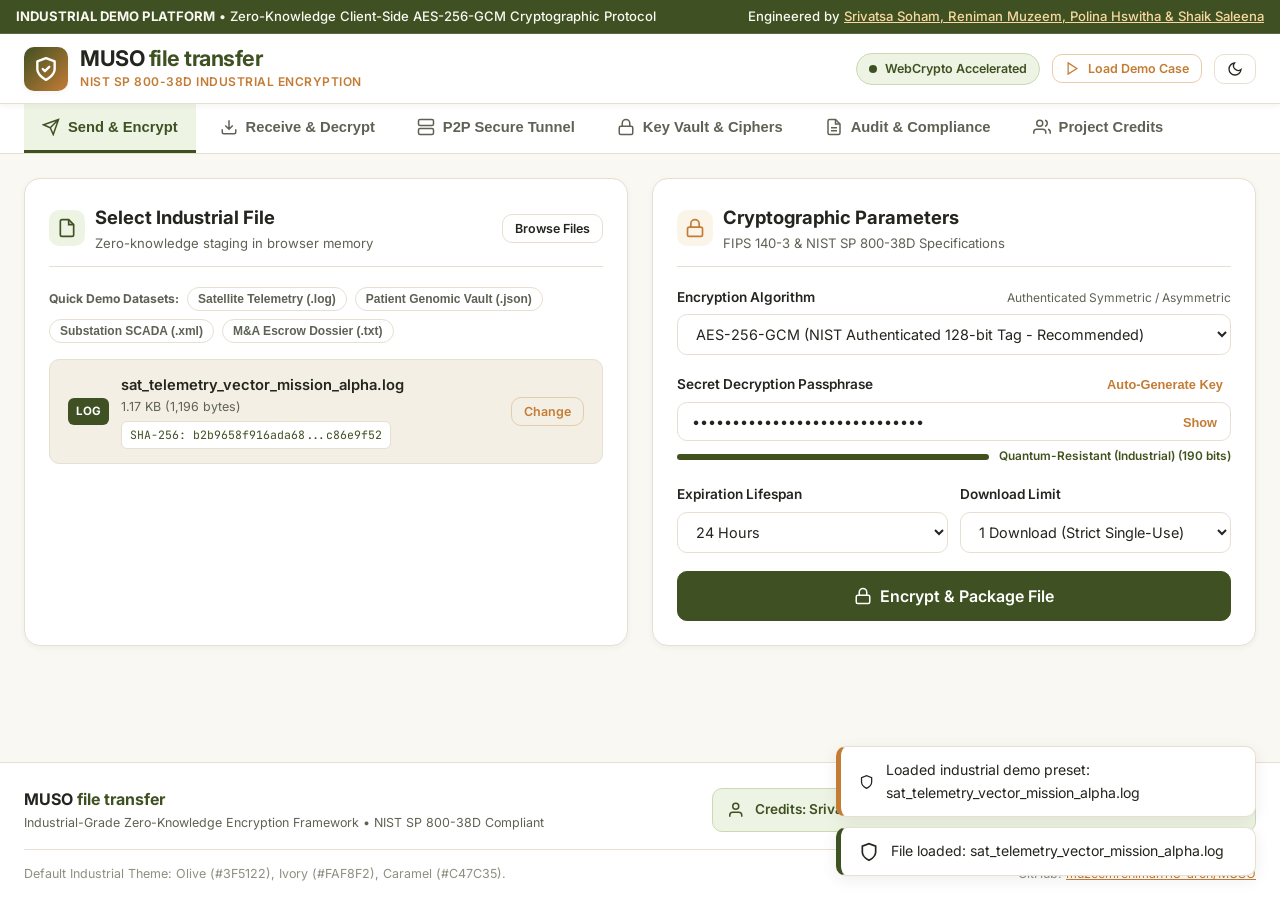
==== commit b7a97d7f: "Update project credits to Srivatsa Soham, Reniman Muzeem, Polina Hswitha, Shaik Saleena" ====
--- a/index.html
+++ b/index.html
@@ -4,7 +4,7 @@
   <meta charset="UTF-8">
   <meta name="viewport" content="width=device-width, initial-scale=1.0">
   <title>MUSO file transfer | Industrial Secure File Transfer</title>
-  <meta name="description" content="Industrial-grade Zero-Knowledge Secure File Transfer using WebCrypto AES-256-GCM and RSA-OAEP Encryption. Engineered by Srivatsa Soham, Reniman Muzeem, Pullayya, and Modi.">
+  <meta name="description" content="Industrial-grade Zero-Knowledge Secure File Transfer using WebCrypto AES-256-GCM and RSA-OAEP Encryption. Engineered by Srivatsa Soham, Reniman Muzeem, Polina Hswitha, and Shaik Saleena.">
   <link rel="stylesheet" href="css/styles.css">
   <link rel="preconnect" href="https://fonts.googleapis.com">
   <link rel="preconnect" href="https://fonts.gstatic.com" crossorigin>
@@ -18,7 +18,7 @@
       <strong>INDUSTRIAL DEMO PLATFORM</strong> &bull; Zero-Knowledge Client-Side AES-256-GCM Cryptographic Protocol
     </div>
     <div>
-      Engineered by <span id="noticeCreditsLink" class="notice-credits-link">Srivatsa Soham, Reniman Muzeem, Pullayya &amp; Modi</span>
+      Engineered by <span id="noticeCreditsLink" class="notice-credits-link">Srivatsa Soham, Reniman Muzeem, Polina Hswitha &amp; Shaik Saleena</span>
     </div>
   </div>
 
@@ -433,13 +433,16 @@
           </div>
 
           <div class="form-group">
-            <label class="form-label" for="receivePassphraseInput">
-              <span>Decryption Passphrase / Secret Key</span>
-              <span class="form-hint">Required to derive AES key via PBKDF2</span>
-            </label>
+            <div class="form-label">
+              <label for="receivePassphraseInput">Decryption Passphrase / Secret Key</label>
+              <button class="input-action-btn" type="button" id="btnAutoFillReceiveKey" style="position: static; transform: none; color: var(--caramel-primary); font-weight: 700;">Auto-Fill Key</button>
+            </div>
             <div class="input-with-action">
               <input type="password" class="form-input" id="receivePassphraseInput" placeholder="Enter transfer passphrase...">
               <button type="button" class="input-action-btn" id="btnToggleReceiveKeyVisibility">Show</button>
+            </div>
+            <div style="font-size: 0.76rem; color: var(--text-muted); margin-top: 5px;" id="receiveKeyHint">
+              <strong>Demo Key:</strong> <code style="background: var(--bg-subtle); padding: 2px 6px; border-radius: 4px; cursor: pointer; color: var(--olive-primary);" id="codeDemoKey">Aero-Titan#9921!QuantumShield</code> (click code or 'Auto-Fill Key' to insert)
             </div>
           </div>
 
@@ -464,6 +467,10 @@
             </div>
 
             <div style="font-size: 0.78rem; font-family: var(--font-mono); margin-bottom: 12px; word-break: break-all;">
+              <div style="display: flex; justify-content: space-between; margin-bottom: 4px;">
+                <span><strong>Verification Status:</strong> Genuine &bull; Match</span>
+                <span><strong>Decryption Time:</strong> <span id="statDecDuration" style="color: var(--caramel-primary); font-weight: 700;">0 ms</span></span>
+              </div>
               <div><strong>Pre-Hash:</strong> <span id="integrityHashPre" style="color: var(--olive-primary);"></span></div>
               <div><strong>Post-Hash:</strong> <span id="integrityHashPost" style="color: var(--olive-primary);"></span></div>
             </div>
@@ -875,20 +882,20 @@
           </p>
         </div>
 
-        <!-- Author 3: Pullayya -->
+        <!-- Author 3: Polina Hswitha -->
         <div class="team-member-card">
-          <div class="member-avatar">P</div>
-          <h4 class="member-name">Pullayya</h4>
+          <div class="member-avatar">PH</div>
+          <h4 class="member-name">Polina Hswitha</h4>
           <div class="member-role">Zero-Knowledge UI/UX &amp; Client-Side Runtime Engineer</div>
           <p class="member-bio">
             Crafted the industrial Olive, Ivory, and Caramel design system, drag-and-drop file ingestion engines, and responsive user-friendly interaction telemetry.
           </p>
         </div>
 
-        <!-- Author 4: Modi -->
+        <!-- Author 4: Shaik Saleena -->
         <div class="team-member-card">
-          <div class="member-avatar">M</div>
-          <h4 class="member-name">Modi</h4>
+          <div class="member-avatar">SS</div>
+          <h4 class="member-name">Shaik Saleena</h4>
           <div class="member-role">Security Auditing, Compliance &amp; Penetration Testing Specialist</div>
           <p class="member-bio">
             Spearheaded FIPS 140-3 and NIST SP 800-38D regulatory auditing, man-in-the-middle tamper simulation benchmarks, and DoD 5220.22-M zero-fill shredder protocols.
@@ -903,7 +910,7 @@
           This demo is developed for industrial enterprise evaluation, demonstrating that full zero-knowledge encryption can be executed natively in standard browsers without transmitting raw passwords, private keys, or unencrypted data over network wires. Every button, cipher option, and audit trail in this web application is fully operational and powered by the W3C Web Cryptography API.
         </p>
         <div style="font-size: 0.82rem; font-weight: 600; color: var(--caramel-primary);">
-          Project Credits: Srivatsa Soham, Reniman Muzeem, Pullayya, Modi &bull; MUSO File Transfer &copy; 2026
+          Project Credits: Srivatsa Soham, Reniman Muzeem, Polina Hswitha, Shaik Saleena &bull; MUSO File Transfer &copy; 2026
         </div>
       </div>
     </section>
@@ -980,7 +987,7 @@
             <path d="M17 21v-2a4 4 0 0 0-4-4H5a4 4 0 0 0-4 4v2"/>
             <circle cx="9" cy="7" r="4"/>
           </svg>
-          <span>Credits: Srivatsa Soham, Reniman Muzeem, Pullayya, Modi</span>
+          <span>Credits: Srivatsa Soham, Reniman Muzeem, Polina Hswitha, Shaik Saleena</span>
         </div>
       </div>
 
--- a/css/styles.css
+++ b/css/styles.css
@@ -1,7 +1,7 @@
 /* ==========================================================================
    MUSO File Transfer - Industrial Design System
    Default Theme: Light (Olive, Ivory, Caramel)
-   Authors: Srivatsa Soham, Reniman Muzeem, Pullayya, Modi
+   Authors: Srivatsa Soham, Reniman Muzeem, Polina Hswitha, Shaik Saleena
    ========================================================================== */
 
 :root {
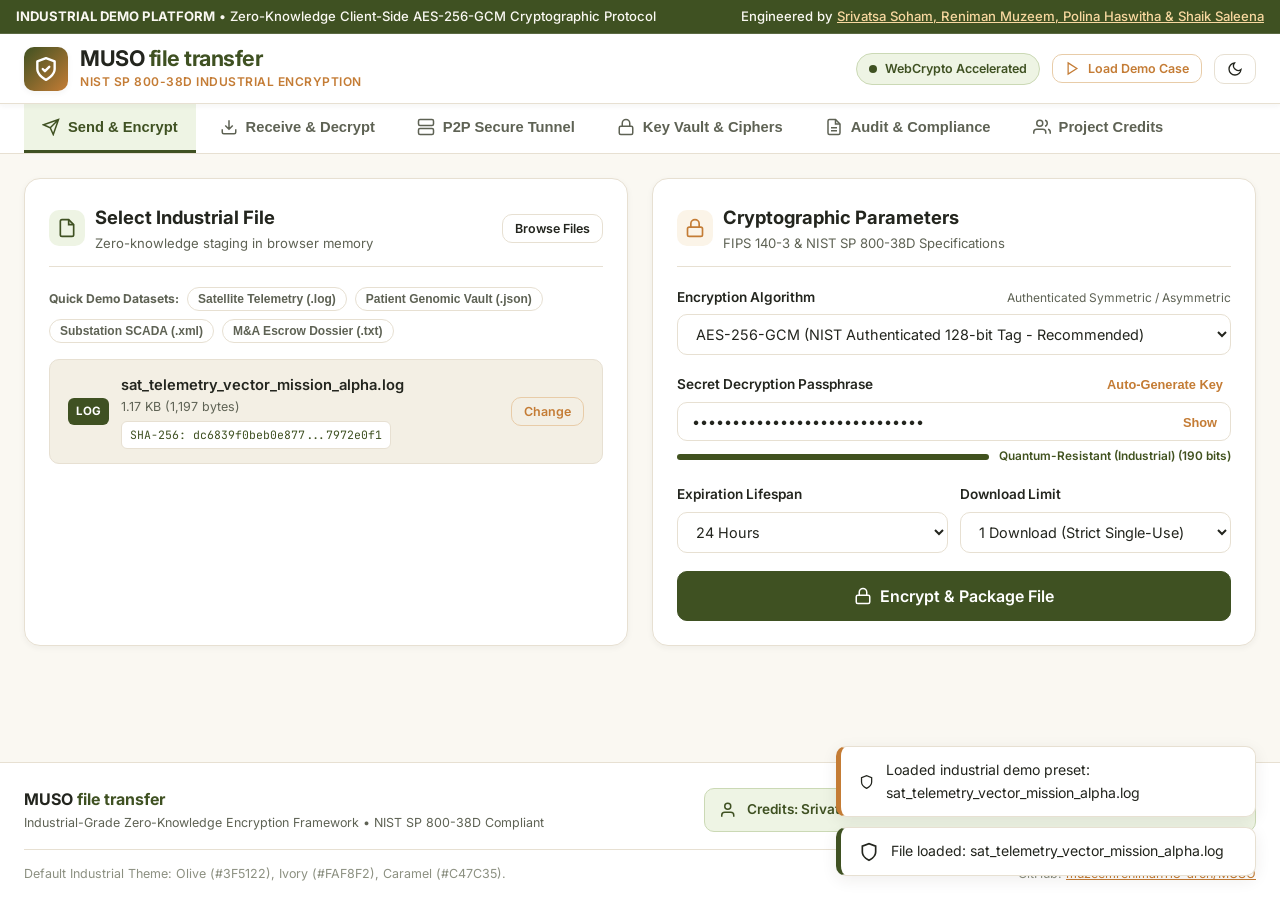
==== commit 80ded99f: "Standardize spelling to Polina Haswitha across all credits" ====
--- a/index.html
+++ b/index.html
@@ -4,7 +4,7 @@
   <meta charset="UTF-8">
   <meta name="viewport" content="width=device-width, initial-scale=1.0">
   <title>MUSO file transfer | Industrial Secure File Transfer</title>
-  <meta name="description" content="Industrial-grade Zero-Knowledge Secure File Transfer using WebCrypto AES-256-GCM and RSA-OAEP Encryption. Engineered by Srivatsa Soham, Reniman Muzeem, Polina Hswitha, and Shaik Saleena.">
+  <meta name="description" content="Industrial-grade Zero-Knowledge Secure File Transfer using WebCrypto AES-256-GCM and RSA-OAEP Encryption. Engineered by Srivatsa Soham, Reniman Muzeem, Polina Haswitha, and Shaik Saleena.">
   <link rel="stylesheet" href="css/styles.css">
   <link rel="preconnect" href="https://fonts.googleapis.com">
   <link rel="preconnect" href="https://fonts.gstatic.com" crossorigin>
@@ -18,7 +18,7 @@
       <strong>INDUSTRIAL DEMO PLATFORM</strong> &bull; Zero-Knowledge Client-Side AES-256-GCM Cryptographic Protocol
     </div>
     <div>
-      Engineered by <span id="noticeCreditsLink" class="notice-credits-link">Srivatsa Soham, Reniman Muzeem, Polina Hswitha &amp; Shaik Saleena</span>
+      Engineered by <span id="noticeCreditsLink" class="notice-credits-link">Srivatsa Soham, Reniman Muzeem, Polina Haswitha &amp; Shaik Saleena</span>
     </div>
   </div>
 
@@ -882,10 +882,10 @@
           </p>
         </div>
 
-        <!-- Author 3: Polina Hswitha -->
+        <!-- Author 3: Polina Haswitha -->
         <div class="team-member-card">
           <div class="member-avatar">PH</div>
-          <h4 class="member-name">Polina Hswitha</h4>
+          <h4 class="member-name">Polina Haswitha</h4>
           <div class="member-role">Zero-Knowledge UI/UX &amp; Client-Side Runtime Engineer</div>
           <p class="member-bio">
             Crafted the industrial Olive, Ivory, and Caramel design system, drag-and-drop file ingestion engines, and responsive user-friendly interaction telemetry.
@@ -910,7 +910,7 @@
           This demo is developed for industrial enterprise evaluation, demonstrating that full zero-knowledge encryption can be executed natively in standard browsers without transmitting raw passwords, private keys, or unencrypted data over network wires. Every button, cipher option, and audit trail in this web application is fully operational and powered by the W3C Web Cryptography API.
         </p>
         <div style="font-size: 0.82rem; font-weight: 600; color: var(--caramel-primary);">
-          Project Credits: Srivatsa Soham, Reniman Muzeem, Polina Hswitha, Shaik Saleena &bull; MUSO File Transfer &copy; 2026
+          Project Credits: Srivatsa Soham, Reniman Muzeem, Polina Haswitha, Shaik Saleena &bull; MUSO File Transfer &copy; 2026
         </div>
       </div>
     </section>
@@ -987,7 +987,7 @@
             <path d="M17 21v-2a4 4 0 0 0-4-4H5a4 4 0 0 0-4 4v2"/>
             <circle cx="9" cy="7" r="4"/>
           </svg>
-          <span>Credits: Srivatsa Soham, Reniman Muzeem, Polina Hswitha, Shaik Saleena</span>
+          <span>Credits: Srivatsa Soham, Reniman Muzeem, Polina Haswitha, Shaik Saleena</span>
         </div>
       </div>
 
--- a/css/styles.css
+++ b/css/styles.css
@@ -1,7 +1,7 @@
 /* ==========================================================================
    MUSO File Transfer - Industrial Design System
    Default Theme: Light (Olive, Ivory, Caramel)
-   Authors: Srivatsa Soham, Reniman Muzeem, Polina Hswitha, Shaik Saleena
+   Authors: Srivatsa Soham, Reniman Muzeem, Polina Haswitha, Shaik Saleena
    ========================================================================== */
 
 :root {
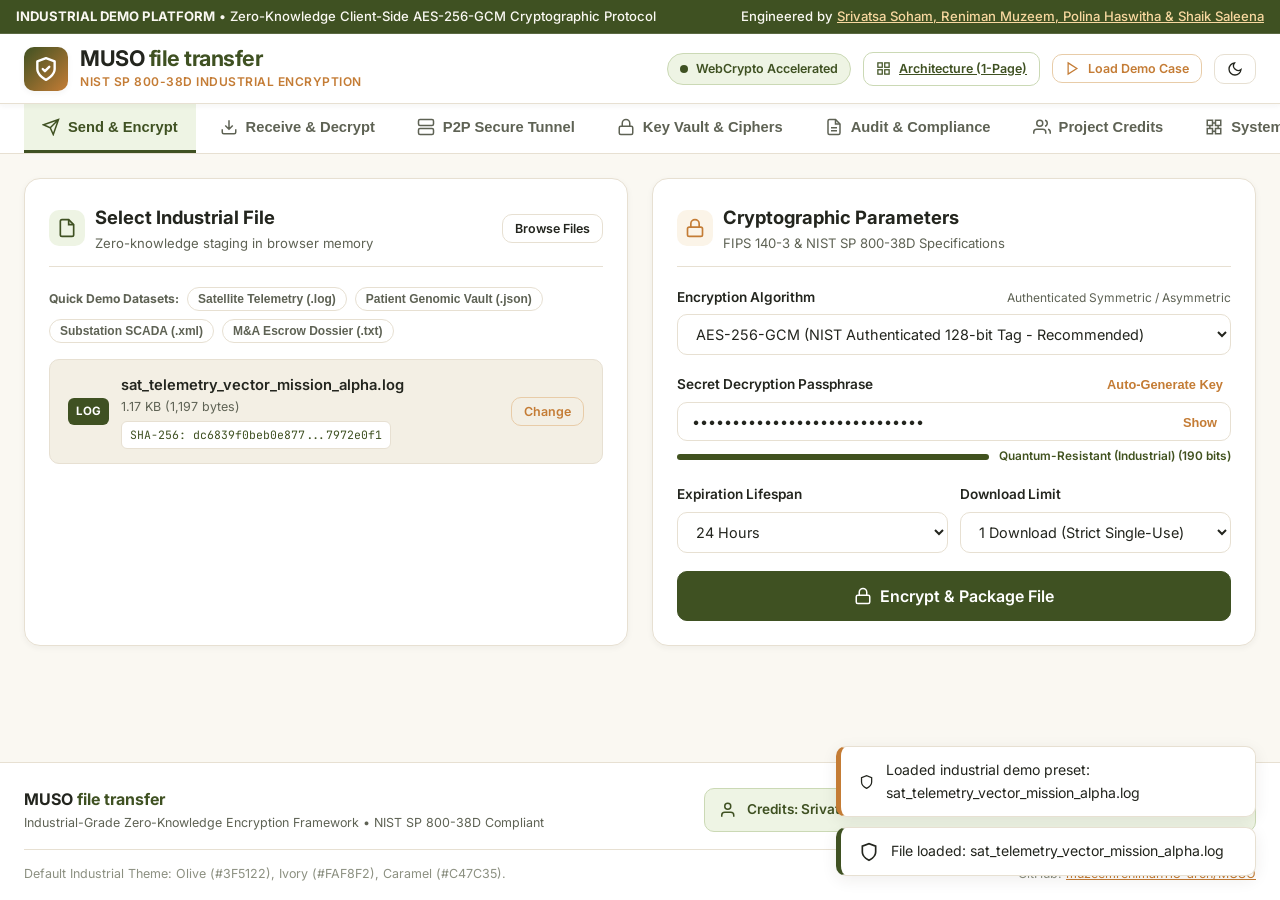
==== commit b217e0ac: "Add neat 1-page System Architecture diagram and specification" ====
--- a/index.html
+++ b/index.html
@@ -44,6 +44,16 @@
           <span>WebCrypto Accelerated</span>
         </div>
 
+        <a href="architecture.html" target="_blank" class="btn btn-sm btn-outline-olive" title="View 1-Page Architecture Specification">
+          <svg width="15" height="15" viewBox="0 0 24 24" fill="none" stroke="currentColor" stroke-width="2">
+            <rect x="3" y="3" width="7" height="7"/>
+            <rect x="14" y="3" width="7" height="7"/>
+            <rect x="14" y="14" width="7" height="7"/>
+            <rect x="3" y="14" width="7" height="7"/>
+          </svg>
+          <span>Architecture (1-Page)</span>
+        </a>
+
         <button class="btn btn-sm btn-outline-caramel" id="btnHeaderDemo">
           <svg width="15" height="15" viewBox="0 0 24 24" fill="none" stroke="currentColor" stroke-width="2">
             <polygon points="5 3 19 12 5 21 5 3"/>
@@ -112,6 +122,17 @@
           <path d="M23 21v-2a4 4 0 0 0-3-3.87M16 3.13a4 4 0 0 1 0 7.75"/>
         </svg>
         <span>Project Credits</span>
+      </button>
+
+      <button class="nav-tab-btn" data-tab="architecture">
+        <svg viewBox="0 0 24 24" fill="none" stroke="currentColor" stroke-width="2">
+          <rect x="3" y="3" width="7" height="7"/>
+          <rect x="14" y="3" width="7" height="7"/>
+          <rect x="14" y="14" width="7" height="7"/>
+          <rect x="3" y="14" width="7" height="7"/>
+          <path d="M10 6.5h4M6.5 10v4M17.5 10v4M10 17.5h4"/>
+        </svg>
+        <span>System Architecture</span>
       </button>
     </div>
   </nav>
@@ -915,6 +936,211 @@
       </div>
     </section>
 
+    <!-- ====================================================================
+         TAB 7: SYSTEM ARCHITECTURE & 1-PAGE SPECIFICATION
+         ==================================================================== -->
+    <section class="tab-pane" id="tabPane-architecture">
+      <div class="muso-card" style="margin-bottom: 24px;">
+        <div class="card-header">
+          <div class="card-title-group">
+            <div class="card-icon">
+              <svg width="20" height="20" viewBox="0 0 24 24" fill="none" stroke="currentColor" stroke-width="2">
+                <rect x="3" y="3" width="7" height="7"/>
+                <rect x="14" y="3" width="7" height="7"/>
+                <rect x="14" y="14" width="7" height="7"/>
+                <rect x="3" y="14" width="7" height="7"/>
+                <path d="M10 6.5h4M6.5 10v4M17.5 10v4M10 17.5h4"/>
+              </svg>
+            </div>
+            <div>
+              <h2 class="card-title">MUSO System Architecture &amp; Data Flow</h2>
+              <div class="card-subtitle">Complete 1-Page Industrial Cryptographic Specification &bull; NIST SP 800-38D</div>
+            </div>
+          </div>
+          <div style="display: flex; gap: 8px;">
+            <a href="architecture.html" target="_blank" class="btn btn-sm btn-olive">
+              <svg width="14" height="14" viewBox="0 0 24 24" fill="none" stroke="currentColor" stroke-width="2">
+                <path d="M18 13v6a2 2 0 0 1-2 2H5a2 2 0 0 1-2-2V8a2 2 0 0 1 2-2h6"/>
+                <polyline points="15 3 21 3 21 9"/>
+                <line x1="10" y1="14" x2="21" y2="3"/>
+              </svg>
+              <span>Open 1-Page Printable View</span>
+            </a>
+            <a href="architecture.html" target="_blank" class="btn btn-sm btn-outline-caramel">
+              <svg width="14" height="14" viewBox="0 0 24 24" fill="none" stroke="currentColor" stroke-width="2">
+                <polyline points="6 9 6 2 18 2 18 9"/>
+                <path d="M6 18H4a2 2 0 0 1-2-2v-5a2 2 0 0 1 2-2h16a2 2 0 0 1 2 2v5a2 2 0 0 1-2 2h-2"/>
+                <rect x="6" y="14" width="12" height="8"/>
+              </svg>
+              <span>Save 1-Page PDF</span>
+            </a>
+          </div>
+        </div>
+
+        <!-- Visual Flow Diagram -->
+        <div style="background: var(--bg-subtle); border: 1px solid var(--border-light); border-radius: var(--radius-md); padding: 16px; margin-bottom: 20px;">
+          <h3 style="font-size: 0.95rem; font-weight: 700; color: var(--olive-primary); margin-bottom: 12px; text-transform: uppercase; letter-spacing: 0.5px;">
+            System Architecture Flow Diagram
+          </h3>
+
+          <div style="background: var(--bg-card); border: 1px solid var(--border-light); border-radius: var(--radius-md); padding: 12px; overflow-x: auto;">
+            <svg style="width: 100%; min-width: 760px; height: auto;" viewBox="0 0 840 280" xmlns="http://www.w3.org/2000/svg">
+              <defs>
+                <marker id="arr-olive-tab" viewBox="0 0 10 10" refX="6" refY="5" markerWidth="6" markerHeight="6" orient="auto-start-reverse">
+                  <path d="M 0 1 L 8 5 L 0 9 z" fill="#3F5122"/>
+                </marker>
+                <marker id="arr-caramel-tab" viewBox="0 0 10 10" refX="6" refY="5" markerWidth="6" markerHeight="6" orient="auto-start-reverse">
+                  <path d="M 0 1 L 8 5 L 0 9 z" fill="#C47C35"/>
+                </marker>
+                <linearGradient id="grad-olive-tab" x1="0" y1="0" x2="1" y2="1">
+                  <stop offset="0%" stop-color="#3F5122"/>
+                  <stop offset="100%" stop-color="#2F3D18"/>
+                </linearGradient>
+                <linearGradient id="grad-caramel-tab" x1="0" y1="0" x2="1" y2="1">
+                  <stop offset="0%" stop-color="#DE9249"/>
+                  <stop offset="100%" stop-color="#C47C35"/>
+                </linearGradient>
+              </defs>
+
+              <!-- SENDER DOMAIN -->
+              <rect x="10" y="10" width="370" height="260" rx="8" fill="#FAFDF6" stroke="#CBD9B5" stroke-width="1.5" stroke-dasharray="4,3"/>
+              <text x="25" y="28" font-family="Inter, sans-serif" font-size="10.5" font-weight="700" fill="#3F5122">SENDER DOMAIN (CLIENT-SIDE ZERO KNOWLEDGE)</text>
+
+              <!-- Step 1 -->
+              <rect x="25" y="45" width="95" height="42" rx="6" fill="#FFFFFF" stroke="#3F5122" stroke-width="1.5"/>
+              <text x="72" y="63" font-family="Inter, sans-serif" font-size="10" font-weight="700" fill="#23251E" text-anchor="middle">Select File</text>
+              <text x="72" y="77" font-family="monospace" font-size="8" fill="#5E6254" text-anchor="middle">Raw Stream</text>
+              <line x1="120" y1="66" x2="148" y2="66" stroke="#3F5122" stroke-width="1.5" marker-end="url(#arr-olive-tab)"/>
+
+              <!-- Step 2 -->
+              <rect x="150" y="45" width="105" height="42" rx="6" fill="#EEF4E4" stroke="#3F5122" stroke-width="1.5"/>
+              <text x="202" y="62" font-family="Inter, sans-serif" font-size="9.5" font-weight="700" fill="#3F5122" text-anchor="middle">Calculate SHA-256</text>
+              <text x="202" y="76" font-family="monospace" font-size="8" fill="#23251E" text-anchor="middle">Pre-Hash Digest</text>
+
+              <!-- Step 3 -->
+              <rect x="25" y="125" width="115" height="42" rx="6" fill="#FBF4E8" stroke="#C47C35" stroke-width="1.5"/>
+              <text x="82" y="142" font-family="Inter, sans-serif" font-size="9.5" font-weight="700" fill="#C47C35" text-anchor="middle">Secret Passphrase</text>
+              <text x="82" y="156" font-family="monospace" font-size="8" fill="#5E6254" text-anchor="middle">PBKDF2 Key Derivation</text>
+              <line x1="140" y1="146" x2="158" y2="146" stroke="#C47C35" stroke-width="1.5" marker-end="url(#arr-caramel-tab)"/>
+
+              <!-- Step 4 -->
+              <rect x="160" y="120" width="130" height="52" rx="6" fill="url(#grad-olive-tab)" stroke="#2F3D18" stroke-width="1.5"/>
+              <text x="225" y="141" font-family="Inter, sans-serif" font-size="10.5" font-weight="700" fill="#FFFFFF" text-anchor="middle">AES-256-GCM</text>
+              <text x="225" y="157" font-family="monospace" font-size="8" fill="#EEF4E4" text-anchor="middle">128-bit Auth Tag + IV</text>
+
+              <path d="M 255 66 L 310 66 L 310 120" fill="none" stroke="#3F5122" stroke-width="1.2" stroke-dasharray="3,2" marker-end="url(#arr-olive-tab)"/>
+              <line x1="290" y1="146" x2="308" y2="146" stroke="#3F5122" stroke-width="1.5" marker-end="url(#arr-olive-tab)"/>
+
+              <!-- Step 5 -->
+              <rect x="310" y="120" width="60" height="95" rx="6" fill="#EEF4E4" stroke="#C47C35" stroke-width="1.5"/>
+              <text x="340" y="146" font-family="Inter, sans-serif" font-size="9" font-weight="800" fill="#3F5122" text-anchor="middle">PACKAGE</text>
+              <text x="340" y="160" font-family="monospace" font-size="9" font-weight="700" fill="#C47C35" text-anchor="middle">.MUSO</text>
+              <text x="340" y="174" font-family="Inter, sans-serif" font-size="7.5" fill="#5E6254" text-anchor="middle">Container</text>
+              <text x="340" y="196" font-family="monospace" font-size="7" fill="#5E6254" text-anchor="middle">IV/Salt/Tag</text>
+
+              <!-- Step 6 -->
+              <path d="M 370 167 L 458 167" fill="none" stroke="#C47C35" stroke-width="2" marker-end="url(#arr-caramel-tab)"/>
+              <rect x="388" y="152" width="55" height="26" rx="4" fill="#FFFFFF" stroke="#C47C35" stroke-width="1"/>
+              <text x="415" y="164" font-family="Inter, sans-serif" font-size="7.5" font-weight="700" fill="#C47C35" text-anchor="middle">TRANSFER</text>
+              <text x="415" y="173" font-family="monospace" font-size="6.5" fill="#5E6254" text-anchor="middle">P2P/Link/QR</text>
+
+              <!-- RECEIVER DOMAIN -->
+              <rect x="460" y="10" width="370" height="260" rx="8" fill="#FDFBF7" stroke="#E8CCA8" stroke-width="1.5" stroke-dasharray="4,3"/>
+              <text x="475" y="28" font-family="Inter, sans-serif" font-size="10.5" font-weight="700" fill="#C47C35">RECEIVER DOMAIN (INTEGRITY &amp; AUTHENTICATION)</text>
+
+              <!-- Step 7 -->
+              <rect x="475" y="125" width="75" height="42" rx="6" fill="#EEF4E4" stroke="#3F5122" stroke-width="1.5"/>
+              <text x="512" y="142" font-family="Inter, sans-serif" font-size="9" font-weight="700" fill="#3F5122" text-anchor="middle">Load Container</text>
+              <text x="512" y="156" font-family="monospace" font-size="8" fill="#5E6254" text-anchor="middle">Parse .MUSO</text>
+              <line x1="550" y1="146" x2="568" y2="146" stroke="#3F5122" stroke-width="1.5" marker-end="url(#arr-olive-tab)"/>
+
+              <!-- Step 8 -->
+              <rect x="570" y="120" width="125" height="52" rx="6" fill="url(#grad-olive-tab)" stroke="#2F3D18" stroke-width="1.5"/>
+              <text x="632" y="141" font-family="Inter, sans-serif" font-size="10" font-weight="700" fill="#FFFFFF" text-anchor="middle">Decrypt &amp; Authenticate</text>
+              <text x="632" y="157" font-family="monospace" font-size="8" fill="#EEF4E4" text-anchor="middle">AES-GCM Tag Verify</text>
+
+              <rect x="580" y="45" width="105" height="34" rx="4" fill="#FBF4E8" stroke="#C47C35" stroke-width="1"/>
+              <text x="632" y="60" font-family="Inter, sans-serif" font-size="8.5" font-weight="700" fill="#C47C35" text-anchor="middle">Shared Passphrase</text>
+              <text x="632" y="72" font-family="monospace" font-size="7.5" fill="#5E6254" text-anchor="middle">Key Matching</text>
+              <line x1="632" y1="79" x2="632" y2="118" stroke="#C47C35" stroke-width="1.5" marker-end="url(#arr-caramel-tab)"/>
+
+              <line x1="695" y1="146" x2="713" y2="146" stroke="#3F5122" stroke-width="1.5" marker-end="url(#arr-olive-tab)"/>
+
+              <!-- Step 9 -->
+              <rect x="715" y="125" width="105" height="42" rx="6" fill="#EEF4E4" stroke="#3F5122" stroke-width="1.5"/>
+              <text x="767" y="142" font-family="Inter, sans-serif" font-size="9" font-weight="700" fill="#3F5122" text-anchor="middle">Calculate SHA-256</text>
+              <text x="767" y="156" font-family="monospace" font-size="8" fill="#23251E" text-anchor="middle">Post-Hash Digest</text>
+
+              <!-- Step 10 -->
+              <path d="M 767 167 L 767 205" fill="none" stroke="#3F5122" stroke-width="1.5" marker-end="url(#arr-olive-tab)"/>
+              <rect x="685" y="205" width="135" height="42" rx="6" fill="#FFFFFF" stroke="#3F5122" stroke-width="1.5"/>
+              <text x="752" y="222" font-family="Inter, sans-serif" font-size="9.5" font-weight="700" fill="#2E7D32" text-anchor="middle">&#10003; Compare Hashes</text>
+              <text x="752" y="236" font-family="monospace" font-size="7.5" fill="#5E6254" text-anchor="middle">Pre-Hash == Post-Hash</text>
+
+              <!-- Step 11 -->
+              <path d="M 685 226 L 638 226" fill="none" stroke="#3F5122" stroke-width="1.5" marker-end="url(#arr-olive-tab)"/>
+              <rect x="495" y="205" width="140" height="42" rx="6" fill="url(#grad-caramel-tab)" stroke="#A86523" stroke-width="1.5"/>
+              <text x="565" y="222" font-family="Inter, sans-serif" font-size="9.5" font-weight="700" fill="#FFFFFF" text-anchor="middle">Save / Preview File</text>
+              <text x="565" y="236" font-family="Inter, sans-serif" font-size="7.5" fill="#FFF" text-anchor="middle">Tamper-Free Recovery</text>
+            </svg>
+          </div>
+        </div>
+
+        <!-- Part 2: System Architecture Layer Stack -->
+        <div style="margin-bottom: 20px;">
+          <h3 style="font-size: 0.95rem; font-weight: 700; color: var(--olive-primary); margin-bottom: 10px; text-transform: uppercase; letter-spacing: 0.5px;">
+            System Architecture Layer Stack
+          </h3>
+
+          <div class="audit-table-wrap">
+            <table class="audit-table">
+              <thead>
+                <tr>
+                  <th style="width: 22%;">Architecture Layer</th>
+                  <th>Functional Description &amp; Cryptographic Primitives</th>
+                </tr>
+              </thead>
+              <tbody>
+                <tr>
+                  <td><strong>Container Layer</strong></td>
+                  <td>Packages ciphertext payload, 12-byte IV (nonce), PBKDF2 salt, file metadata (filename, byte size, MIME type), and expiration control fields for structured serialization and later loading into .MUSO containers.</td>
+                </tr>
+                <tr>
+                  <td><strong>Integrity Layer</strong></td>
+                  <td>Calculates SHA-256 hashes and exposes comparison fields to help verify recovered data against tampering.</td>
+                </tr>
+                <tr>
+                  <td><strong>Key Utility Layer</strong></td>
+                  <td>Provides symmetric-key generation (AES-256) and RSA key-pair generation (2048/4096-bit) with public/private key export controls in standard PEM formats.</td>
+                </tr>
+                <tr>
+                  <td><strong>Transfer / Demo Layer</strong></td>
+                  <td>Offers transfer-link and QR controls plus a peer-to-peer demo interface described as using BroadcastChannel and ephemeral ECDH.</td>
+                </tr>
+                <tr>
+                  <td><strong>Audit / Reporting Layer</strong></td>
+                  <td>Displays cryptographic event information (timestamps, algorithms, digests, status) and provides JSON/CSV export controls.</td>
+                </tr>
+              </tbody>
+            </table>
+          </div>
+        </div>
+
+        <!-- Part 3: Official Security Note -->
+        <div style="background: #FFFBF2; border: 1px solid var(--caramel-border); border-left: 4px solid var(--caramel-primary); border-radius: var(--radius-md); padding: 12px 16px; display: flex; gap: 12px; align-items: flex-start;">
+          <svg style="color: var(--caramel-primary); flex-shrink: 0; margin-top: 2px;" width="20" height="20" viewBox="0 0 24 24" fill="none" stroke="currentColor" stroke-width="2">
+            <path d="M12 22s8-4 8-10V5l-8-3-8 3v7c0 6 8 10 8 10z"/>
+            <line x1="12" y1="8" x2="12" y2="12"/>
+            <line x1="12" y1="16" x2="12.01" y2="16"/>
+          </svg>
+          <div style="font-size: 0.85rem; line-height: 1.5; color: var(--text-main);">
+            <strong style="color: var(--caramel-dark);">Security note:</strong> AES-GCM provides confidentiality and authentication when used correctly with a unique nonce and a protected key. A SHA-256 hash comparison is useful for detecting differences when the expected hash is trustworthy, but a plain hash by itself is not a digital signature or proof of sender identity.
+          </div>
+        </div>
+
+      </div>
+    </section>
+
   </main>
 
   <!-- Modals -->
